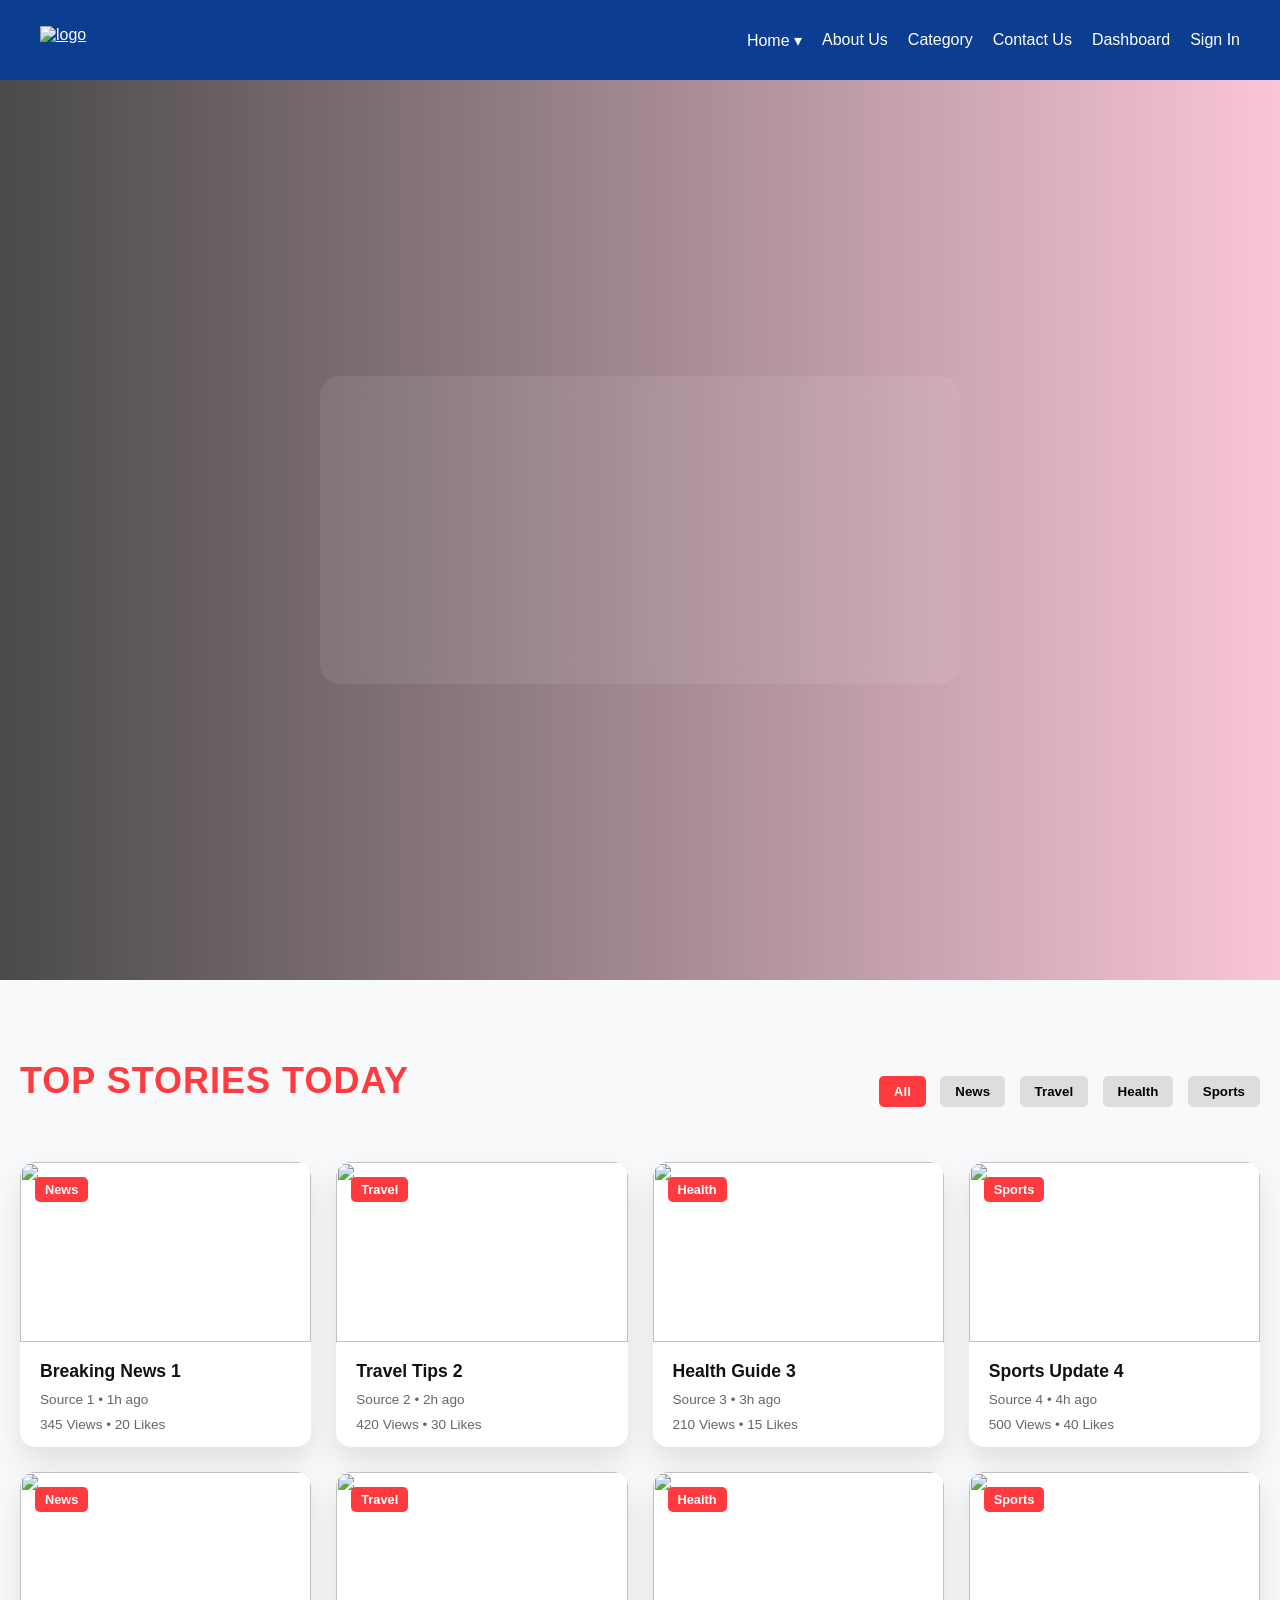
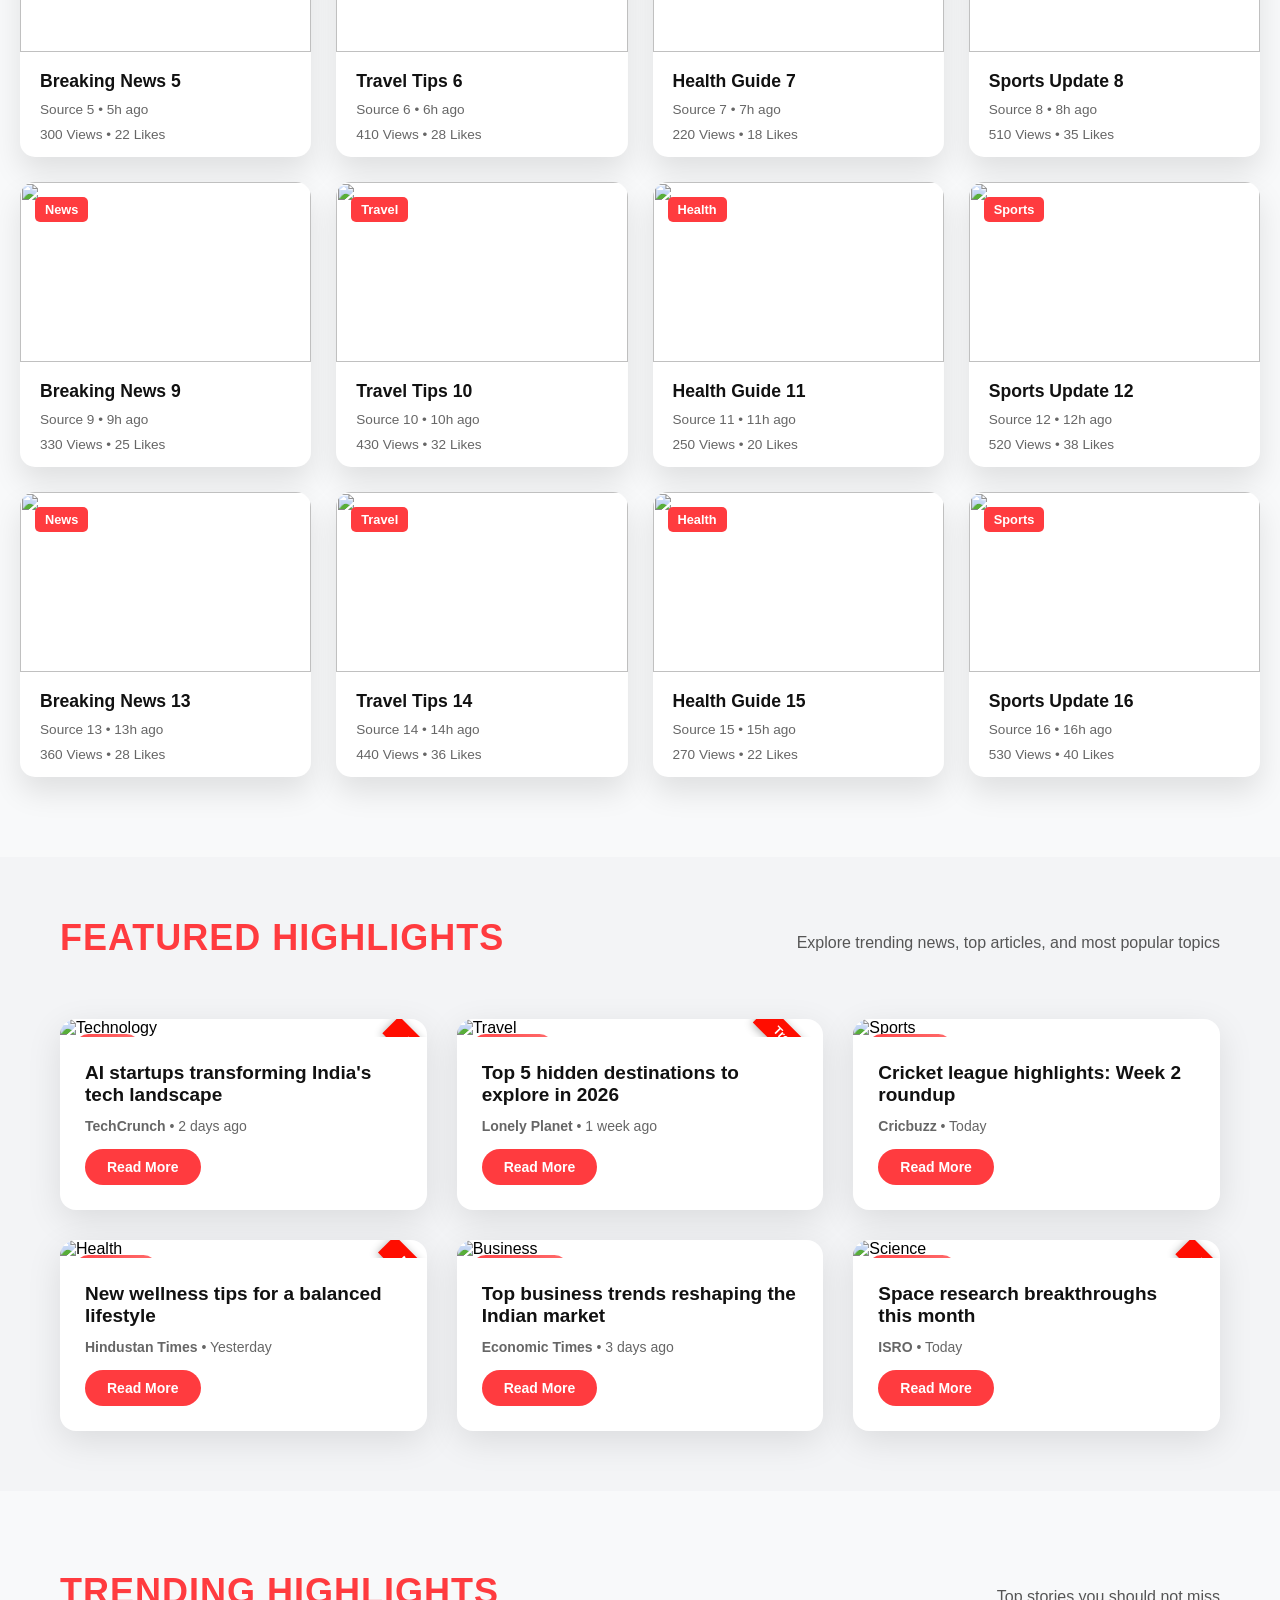
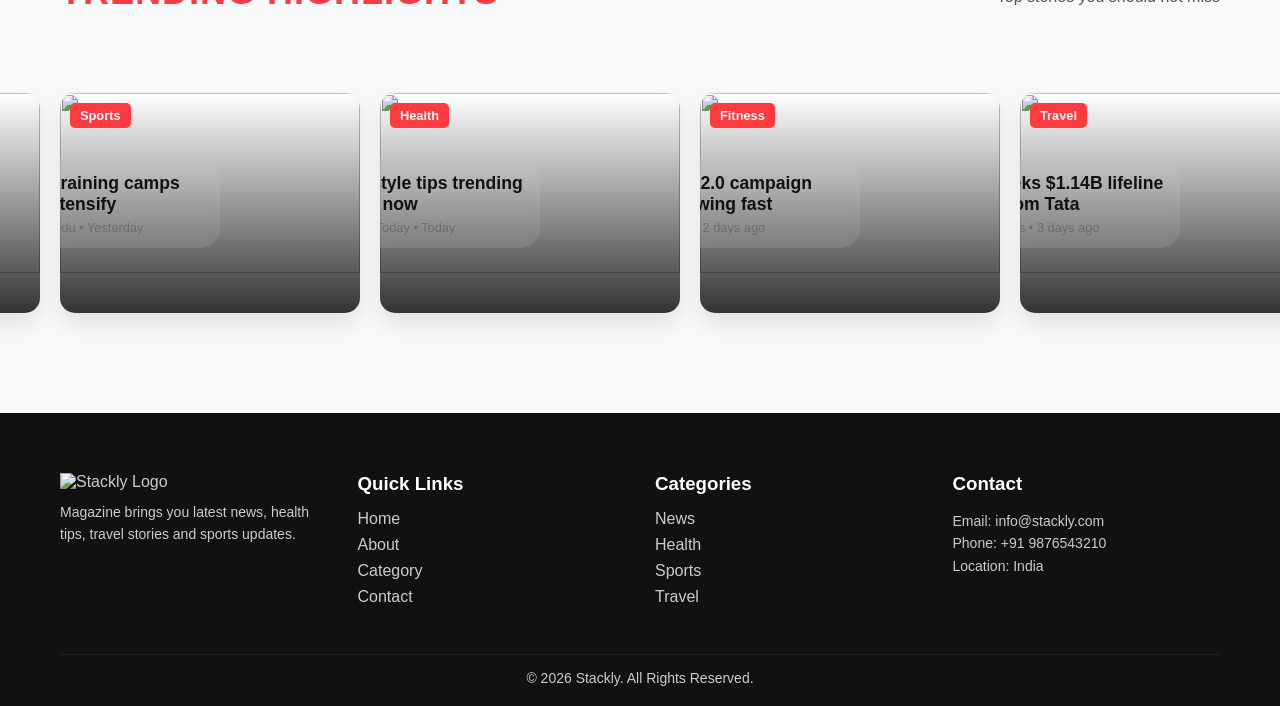
==== index.html @ 2e6325c3 "Add files via upload" ====
<!DOCTYPE html>
<html lang="en">
<head>
<meta charset="UTF-8">
<meta name="viewport" content="width=device-width, initial-scale=1.0">
<title>Magazine</title>
<link rel="stylesheet" href="style.css">
<link rel="stylesheet" href="https://cdnjs.cloudflare.com/ajax/libs/font-awesome/6.5.2/css/all.min.css"/>
<link rel="stylesheet" href="https://unpkg.com/aos@2.3.1/dist/aos.css"/>
</head>
<body>
<!-- LOADER -->
<div id="loader">
  <div class="loader-box">
    <div class="loader-bar"></div>
  </div>
  <p>LOADING</p>
</div>
<div class="navbar">

   <!-- LOGO -->
     <a href="index.html" class="logo">
    <img src="images/logo.webp" alt="logo">
</a>


    <!-- HAMBURGER -->
    <div class="menu-toggle" onclick="toggleMenu()">☰</div>

    <!-- MENU -->
    <ul class="nav-links" id="navLinks">

        <li class="dropdown">
            <a href="" onclick="toggleDropdown(event)">Home ▾</a>
            <ul class="dropdown-content" id="dropdown">
                <li><a href="home1.html">Home 2</a></li>
            </ul>
        </li>

        <li><a href="about.html">About Us</a></li>
        <li><a href="category.html">Category</a></li>
        <li><a href="contact.html">Contact Us</a></li>
        <li><a href="dashboard.html">Dashboard</a></li>
        <li><a href="signin.html">Sign In</a></li>

    </ul>
</div>

<style>

/* RESET */
*{
margin:0;
padding:0;
box-sizing:border-box;
}

/* FULL HEIGHT FIX */
html,body{
height:100%;
font-family:Poppins,sans-serif;
}

/* HERO */
.hero{
position:relative;
width:100%;
height:100vh;   /* 🔥 FULL SCREEN FIX */
overflow:hidden;
}

/* VIDEO */
.hero video{
position:absolute;
top:0;
left:0;
width:100%;
height:100%;
object-fit:cover;
}

/* SLIDER */
.slider{
position:absolute;
top:0;
left:0;
width:100%;
height:100%;
}

.slider img{
position:absolute;
width:100%;
height:100%;
object-fit:cover;
opacity:0;
animation:fade 12s infinite;
}

.slider img:nth-child(1){animation-delay:0s;}
.slider img:nth-child(2){animation-delay:4s;}
.slider img:nth-child(3){animation-delay:8s;}

@keyframes fade{
0%{opacity:0;}
10%{opacity:1;}
30%{opacity:1;}
40%{opacity:0;}
100%{opacity:0;}
}

/* OVERLAY */
.overlay{
position:absolute;
top:0;
left:0;
width:100%;
height:100%;
background:linear-gradient(
to right,
rgba(0,0,0,0.7),
rgba(255,77,141,0.3)
);
}

/* CONTENT */
.content{
position:absolute;
top:50%;
left:50%;
transform:translate(-50%,-50%);
text-align:center;
color:#fff;
padding:40px;
border-radius:20px;

background:rgba(255,255,255,0.08);
backdrop-filter:blur(10px);
}

/* TEXT */
.content h1{
font-size:60px;
margin-bottom:10px;
}

.content p{
font-size:18px;
margin-bottom:20px;
}

/* BUTTON */
.content button{
padding:12px 30px;
background:#ff4d8d;
border:none;
border-radius:25px;
color:#fff;
}

.content h1,
.content p{
transition:0.5s;
}
.content{
position:absolute;
top:50%;
left:50%;
transform:translate(-50%,-50%);
text-align:center;
color:#fff;
}

/* INITIAL STATE */
.title, .desc, .btn{
opacity:0;
transform:translateY(40px);
}

/* ACTIVE ANIMATION */
.show .title{
animation:fadeUp 0.8s forwards;
}

.show .desc{
animation:fadeUp 0.8s 0.3s forwards;
}

.show .btn{
animation:fadeUp 0.8s 0.6s forwards;
}

/* KEYFRAME */
@keyframes fadeUp{
to{
opacity:1;
transform:translateY(0);
}
}


</style>




<section class="hero">

<!-- VIDEO -->
<video autoplay muted loop>
<source src="https://cdn.coverr.co/videos/coverr-city-traffic-at-night-5176/1080p.mp4">
</video>

<!-- IMAGE SLIDER -->
<div class="slider">
<img src="images/home page card1.jfif.webp">
<img src="images/home.jfif.webp">
<img src="images/homepage card13.webp">
</div>

<div class="overlay"></div>

<!-- CONTENT -->
<div class="content">
  <h1 class="title">Welcome to Magazine</h1>
<p class="desc">Explore News, Health, Travel & More</p>
  <button class="btn">Explore</button>
</div>

</section>

<style>
body{margin:0;font-family:Arial,sans-serif;background:#f8f9fa;}
.pro-news-section{padding:50px 40px;}
.section-header{display:flex;justify-content:space-between;align-items:center;margin-bottom:30px;flex-wrap:wrap;}
.section-header h2{font-size:2rem;color:#ff3b3f;margin:0;}
.filter-buttons{margin-top:10px;}
.filter-buttons button{border:none;background:#ddd;padding:8px 15px;margin-left:10px;border-radius:5px;cursor:pointer;transition:all 0.3s;font-weight:bold;}
.filter-buttons button.active,.filter-buttons button:hover{background:#ff3b3f;color:#fff;}
.news-grid{display:grid;grid-template-columns:repeat(4,1fr);gap:25px;}
@media(max-width:1200px){.news-grid{grid-template-columns:repeat(3,1fr);}}
@media(max-width:900px){.news-grid{grid-template-columns:repeat(2,1fr);}}
@media(max-width:600px){.news-grid{grid-template-columns:1fr;}}
.news-card{background:#fff;border-radius:15px;overflow:hidden;box-shadow:0 15px 30px rgba(0,0,0,0.1);transition:transform 0.3s,box-shadow 0.3s;position:relative;}
.news-card:hover{transform:translateY(-10px) scale(1.02);box-shadow:0 20px 40px rgba(0,0,0,0.2);}
.news-card .image{position:relative;overflow:hidden;}
.news-card .image img{width:100%;height:180px;object-fit:cover;transition:transform 0.5s;}
.news-card:hover .image img{transform:scale(1.1);}
.news-card .badge{position:absolute;top:15px;left:15px;background:#ff3b3f;color:#fff;padding:5px 10px;font-size:0.8rem;border-radius:5px;font-weight:bold;}
.news-card .overlay{position:absolute;top:0;left:0;width:100%;height:100%;background:rgba(0,0,0,0.45);opacity:0;display:flex;justify-content:center;align-items:center;gap:15px;transition:opacity 0.4s;}
.news-card:hover .overlay{opacity:1;}
.news-card .overlay a{color:#fff;font-size:1.3rem;transition:transform 0.3s;}
.news-card .overlay a:hover{transform:rotate(20deg) scale(1.2);}
.news-card .news-text{padding:15px 20px;}
.news-card .news-text h3{font-size:1.1rem;margin-bottom:10px;color:#111;transition:color 0.3s;}
.news-card:hover .news-text h3{color:#ff3b3f;}
.news-card .news-text p{font-size:0.85rem;color:#666;margin:0;}
.news-card .stats{font-size:0.85rem;color:#666;display:flex;justify-content:space-between;margin-top:10px;}
</style>


<style>
body{margin:0;font-family:Arial,sans-serif;background:#f8f9fa;}
.pro-news-section{padding:50px 40px;}
.section-header{display:flex;justify-content:space-between;align-items:center;margin-bottom:30px;flex-wrap:wrap;}
.section-header h2{font-size:2rem;color:#ff3b3f;margin:0;}
.filter-buttons{margin-top:10px;}
.filter-buttons button{border:none;background:#ddd;padding:8px 15px;margin-left:10px;border-radius:5px;cursor:pointer;transition:all 0.3s;font-weight:bold;}
.filter-buttons button.active,.filter-buttons button:hover{background:#ff3b3f;color:#fff;}
.news-grid{display:grid;grid-template-columns:repeat(4,1fr);gap:25px;}
@media(max-width:1200px){.news-grid{grid-template-columns:repeat(3,1fr);}}
@media(max-width:900px){.news-grid{grid-template-columns:repeat(2,1fr);}}
@media(max-width:600px){.news-grid{grid-template-columns:1fr;}}
.news-card{background:#fff;border-radius:15px;overflow:hidden;box-shadow:0 15px 30px rgba(0,0,0,0.1);transition:transform 0.3s,box-shadow 0.3s;position:relative;}
.news-card:hover{transform:translateY(-10px) scale(1.02);box-shadow:0 20px 40px rgba(0,0,0,0.2);}
.news-card .image{position:relative;overflow:hidden;}
.news-card .image img{width:100%;height:180px;object-fit:cover;transition:transform 0.5s;}
.news-card:hover .image img{transform:scale(1.1);}
.news-card .badge{position:absolute;top:15px;left:15px;background:#ff3b3f;color:#fff;padding:5px 10px;font-size:0.8rem;border-radius:5px;font-weight:bold;}
.news-card .overlay{position:absolute;top:0;left:0;width:100%;height:100%;background:rgba(0,0,0,0.45);opacity:0;display:flex;justify-content:center;align-items:center;gap:15px;transition:opacity 0.4s;}
.news-card:hover .overlay{opacity:1;}
.news-card .overlay a{color:#fff;font-size:1.3rem;transition:transform 0.3s;}
.news-card .overlay a:hover{transform:rotate(20deg) scale(1.2);}
.news-card .news-text{padding:15px 20px;}
.news-card .news-text h3{font-size:1.1rem;margin-bottom:10px;color:#111;transition:color 0.3s;}
.news-card:hover .news-text h3{color:#ff3b3f;}
.news-card .news-text p{font-size:0.85rem;color:#666;margin:0;}
.news-card .stats{font-size:0.85rem;color:#666;display:flex;justify-content:space-between;margin-top:10px;}
</style>


<section class="pro-news-section">
  <div class="section-header">
    <h2>Top Stories Today</h2>
    <div class="filter-buttons">
      <button class="active">All</button>
      <button>News</button>
      <button>Travel</button>
      <button>Health</button>
      <button>Sports</button>
    </div>
  </div>

  <div class="news-grid">

    <!-- 16 Cards -->
    <div class="news-card" data-aos="zoom-in">
      <div class="image"><img src="images/homepage card4.webp" alt=""><span class="badge">News</span></div>
      <div class="news-text"><h3>Breaking News 1</h3><p>Source 1 • 1h ago</p><div class="stats">345 Views • 20 Likes</div></div>
    </div>
    <div class="news-card" data-aos="fade-right">
      <div class="image"><img src="images/homepage card5.webp" alt=""><span class="badge">Travel</span></div>
      <div class="news-text"><h3>Travel Tips 2</h3><p>Source 2 • 2h ago</p><div class="stats">420 Views • 30 Likes</div></div>
    </div>
    <div class="news-card" data-aos="fade-left">
      <div class="image"><img src="images/ho.webp" alt=""><span class="badge">Health</span></div>
      <div class="news-text"><h3>Health Guide 3</h3><p>Source 3 • 3h ago</p><div class="stats">210 Views • 15 Likes</div></div>
    </div>
    <div class="news-card" data-aos="zoom-in">
      <div class="image"><img src="images/homepage card6.webp" alt=""><span class="badge">Sports</span></div>
      <div class="news-text"><h3>Sports Update 4</h3><p>Source 4 • 4h ago</p><div class="stats">500 Views • 40 Likes</div></div>
    </div>

    <div class="news-card" data-aos="fade-right">
      <div class="image"><img src="images/homepage card7.webp" alt=""><span class="badge">News</span></div>
      <div class="news-text"><h3>Breaking News 5</h3><p>Source 5 • 5h ago</p><div class="stats">300 Views • 22 Likes</div></div>
    </div>
    <div class="news-card" data-aos="fade-left">
      <div class="image"><img src="images/homepage card8.webp" alt=""><span class="badge">Travel</span></div>
      <div class="news-text"><h3>Travel Tips 6</h3><p>Source 6 • 6h ago</p><div class="stats">410 Views • 28 Likes</div></div>
    </div>
    <div class="news-card" data-aos="zoom-in">
      <div class="image"><img src="images/homepage card9.webp" alt=""><span class="badge">Health</span></div>
      <div class="news-text"><h3>Health Guide 7</h3><p>Source 7 • 7h ago</p><div class="stats">220 Views • 18 Likes</div></div>
    </div>
    <div class="news-card" data-aos="fade-right">
      <div class="image"><img src="images/homepage card10.webp" alt=""><span class="badge">Sports</span></div>
      <div class="news-text"><h3>Sports Update 8</h3><p>Source 8 • 8h ago</p><div class="stats">510 Views • 35 Likes</div></div>
    </div>

    <div class="news-card" data-aos="fade-left">
      <div class="image"><img src="images/homepage card11.webp" alt=""><span class="badge">News</span></div>
      <div class="news-text"><h3>Breaking News 9</h3><p>Source 9 • 9h ago</p><div class="stats">330 Views • 25 Likes</div></div>
    </div>
    <div class="news-card" data-aos="zoom-in">
      <div class="image"><img src="images/homepage card12.webp" alt=""><span class="badge">Travel</span></div>
      <div class="news-text"><h3>Travel Tips 10</h3><p>Source 10 • 10h ago</p><div class="stats">430 Views • 32 Likes</div></div>
    </div>
    <div class="news-card" data-aos="fade-right">
      <div class="image"><img src="images/homepage card13.webp" alt=""><span class="badge">Health</span></div>
      <div class="news-text"><h3>Health Guide 11</h3><p>Source 11 • 11h ago</p><div class="stats">250 Views • 20 Likes</div></div>
    </div>
    <div class="news-card" data-aos="fade-left">
      <div class="image"><img src="images/homepage card14.webp" alt=""><span class="badge">Sports</span></div>
      <div class="news-text"><h3>Sports Update 12</h3><p>Source 12 • 12h ago</p><div class="stats">520 Views • 38 Likes</div></div>
    </div>

    <div class="news-card" data-aos="zoom-in">
      <div class="image"><img src="images/homepage card15.webp" alt=""><span class="badge">News</span></div>
      <div class="news-text"><h3>Breaking News 13</h3><p>Source 13 • 13h ago</p><div class="stats">360 Views • 28 Likes</div></div>
    </div>
    <div class="news-card" data-aos="fade-right">
      <div class="image"><img src="images/homepage card16.webp" alt=""><span class="badge">Travel</span></div>
      <div class="news-text"><h3>Travel Tips 14</h3><p>Source 14 • 14h ago</p><div class="stats">440 Views • 36 Likes</div></div>
    </div>
    <div class="news-card" data-aos="fade-left">
      <div class="image"><img src="images/homepage card17.webp" alt=""><span class="badge">Health</span></div>
      <div class="news-text"><h3>Health Guide 15</h3><p>Source 15 • 15h ago</p><div class="stats">270 Views • 22 Likes</div></div>
    </div>
    <div class="news-card" data-aos="zoom-in">
      <div class="image"><img src="images/homepage card18.webp" alt=""><span class="badge">Sports</span></div>
      <div class="news-text"><h3>Sports Update 16</h3><p>Source 16 • 16h ago</p><div class="stats">530 Views • 40 Likes</div></div>
    </div>

  </div>
</section>

<section class="featured-section">
  <div class="container">
    <div class="section-header" data-aos="fade-down" data-aos-delay="100">
      <h2>Featured Highlights</h2>
      <p>Explore trending news, top articles, and most popular topics</p>
    </div>

    <div class="featured-grid">
      <!-- Featured Card 1 -->
      <div class="featured-card parallax-card" data-aos="fade-up" data-aos-delay="50">
        <div class="featured-img">
          <img src="images/technology.webp" alt="Technology">
          <span class="category">Tech</span>
          <span class="ribbon">Hot</span>
        </div>
        <div class="featured-content">
          <h3>AI startups transforming India's tech landscape</h3>
          <p><strong>TechCrunch</strong> • 2 days ago</p>
          <a href="tech.html" class="read-more">Read More</a>
        </div>
      </div>

      <!-- Featured Card 2 -->
      <div class="featured-card parallax-card" data-aos="fade-up" data-aos-delay="100">
        <div class="featured-img">
          <img src="images/Health12_11zon_11zon_11zon.webp" alt="Travel">
          <span class="category">Travel</span>
          <span class="ribbon">Trending</span>
        </div>
        <div class="featured-content">
          <h3>Top 5 hidden destinations to explore in 2026</h3>
          <p><strong>Lonely Planet</strong> • 1 week ago</p>
          <a href="travel.html" class="read-more">Read More</a>
        </div>
      </div>

      <!-- Featured Card 3 -->
      <div class="featured-card parallax-card" data-aos="fade-up" data-aos-delay="150">
        <div class="featured-img">
          <img src="images/11zon_cricket.webp" alt="Sports">
          <span class="category">Sports</span>
        </div>
        <div class="featured-content">
          <h3>Cricket league highlights: Week 2 roundup</h3>
          <p><strong>Cricbuzz</strong> • Today</p>
          <a href="sports.html" class="read-more">Read More</a>
        </div>
      </div>

      <!-- Featured Card 4 -->
      <div class="featured-card parallax-card" data-aos="fade-up" data-aos-delay="200">
        <div class="featured-img">
          <img src="images/helalth.webp" alt="Health">
          <span class="category">Health</span>
          <span class="ribbon">New</span>
        </div>
        <div class="featured-content">
          <h3>New wellness tips for a balanced lifestyle</h3>
          <p><strong>Hindustan Times</strong> • Yesterday</p>
          <a href="health.html" class="read-more">Read More</a>
        </div>
      </div>

      <!-- Featured Card 5 -->
      <div class="featured-card parallax-card" data-aos="fade-up" data-aos-delay="250">
        <div class="featured-img">
          <img src="images/business.webp" alt="Business">
          <span class="category">Business</span>
        </div>
        <div class="featured-content">
          <h3>Top business trends reshaping the Indian market</h3>
          <p><strong>Economic Times</strong> • 3 days ago</p>
          <a href="business.html" class="read-more">Read More</a>
        </div>
      </div>

      <!-- Featured Card 6 -->
      <div class="featured-card parallax-card" data-aos="fade-up" data-aos-delay="300">
        <div class="featured-img">
          <img src="images/science.webp" alt="Science">
          <span class="category">Science</span>
          <span class="ribbon">Hot</span>
        </div>
        <div class="featured-content">
          <h3>Space research breakthroughs this month</h3>
          <p><strong>ISRO</strong> • Today</p>
          <a href="science.html" class="read-more">Read More</a>
        </div>
      </div>
    </div>
  </div>
</section>
<section class="pro-news-section">
  <div class="container">
    
    <div class="section-header" data-aos="fade-down">
      <h2>Trending Highlights</h2>
      <p>Top stories you should not miss</p>
    </div>

    <!-- HORIZONTAL SLIDER -->
    <div class="swiper myNewsSlider">
      <div class="swiper-wrapper">

        <!-- Card 1 -->
        <div class="swiper-slide">
          <div class="pro-card">
            <img src="images/air india_11zon_11zon.webp">
            <span class="tag">Travel</span>
            <div class="content">
              <h3>Air India seeks $1.14B lifeline from Tata</h3>
              <p>Reuters • 3 days ago</p>
            </div>
          </div>
        </div>

        <!-- Card 2 -->
        <div class="swiper-slide">
          <div class="pro-card">
            <img src="images/Ford_11zon_11zon_11zon.webp">
            <span class="tag">News</span>
            <div class="content">
              <h3>Ford invests $370M in India expansion</h3>
              <p>Reuters • 3 days ago</p>
            </div>
          </div>
        </div>

        <!-- Card 3 -->
        <div class="swiper-slide">
          <div class="pro-card">
            <img src="images/atheletes_11zon_11zon.webp">
            <span class="tag">Sports</span>
            <div class="content">
              <h3>Olympic training camps intensify</h3>
              <p>The Hindu • Yesterday</p>
            </div>
          </div>
        </div>

        <!-- Card 4 -->
        <div class="swiper-slide">
          <div class="pro-card">
            <img src="images/Health12_11zon_11zon_11zon.webp">
            <span class="tag">Health</span>
            <div class="content">
              <h3>Healthy lifestyle tips trending now</h3>
              <p>India Today • Today</p>
            </div>
          </div>
        </div>

        <!-- Card 5 -->
        <div class="swiper-slide">
          <div class="pro-card">
            <img src="images/fitness_11zon_11zon.webp">
            <span class="tag">Fitness</span>
            <div class="content">
              <h3>Fit India 2.0 campaign growing fast</h3>
              <p>ET • 2 days ago</p>
            </div>
          </div>
        </div>

      </div>
    </div>

  </div>
</section>

<!-- CSS -->
<style>
.myNewsSlider {
  width: 100%;
  padding: 40px 0;
}

.swiper-wrapper {
  display: flex;
  align-items: center;
}

.swiper-slide {
  width: 320px !important;   /* 🔥 Bigger cards */
  height: 220px;
}

.pro-card {
  position: relative;
  border-radius: 20px;
  overflow: hidden;
  height: 100%;
  cursor: pointer;
}

.pro-card img {
  width: 100%;
  height: 100%;
  object-fit: cover;
  transition: transform 0.6s;
}

/* 🔥 DARK OVERLAY */
.pro-card::after {
  content: "";
  position: absolute;
  width: 100%;
  height: 100%;
  top: 0;
  left: 0;
  background: linear-gradient(to top, rgba(0,0,0,0.8), transparent);
}

/* 🔥 TEXT ON IMAGE */
.pro-card .content {
  position: absolute;
  bottom: 15px;
  left: 15px;
  color: #fff;
  z-index: 2;
}

.pro-card .content h3 {
  font-size: 1.1rem;
  margin-bottom: 5px;
}

.pro-card .content p {
  font-size: 0.8rem;
  opacity: 0.8;
}

/* 🔥 CATEGORY TAG */
.pro-card .tag {
  position: absolute;
  top: 15px;
  left: 15px;
  background: #ff3b3f;
  color: #fff;
  padding: 5px 12px;
  border-radius: 20px;
  font-size: 0.75rem;
  z-index: 2;
}

/* 🔥 HOVER EFFECT */
.pro-card:hover img {
  transform: scale(1.1);
}

.pro-card:hover {
  transform: translateY(-8px);
  transition: 0.3s;
}
</style>

<!-- Swiper JS -->
<script src="https://cdn.jsdelivr.net/npm/swiper/swiper-bundle.min.js"></script>
<script>
var swiper = new Swiper(".myNewsSlider", {
  slidesPerView: 'auto',
  spaceBetween: 20,
  loop: true,
  freeMode: true,
  grabCursor: true,
  autoplay: {
    delay: 0,
    disableOnInteraction: false,
  },
  speed: 2500
});
</script>
<!-- FOOTER START -->
<footer class="footer">
  <div class="container">

    <div class="footer-wrapper">

      <!-- LOGO -->
      <div class="footer-col">
        <img src="images/logo.webp" alt="Stackly Logo" class="footer-logo">
        <p>
           Magazine brings you latest news, health tips,
          travel stories and sports updates.
        </p>
      </div>

      <!-- LINKS -->
      <div class="footer-col">
        <h3>Quick Links</h3>
        <ul>
          <li><a href="index.html">Home</a></li>
          <li><a href="about.html">About</a></li>
          <li><a href="category.html">Category</a></li>
          <li><a href="contact.html">Contact</a></li>
        </ul>
      </div>

      <!-- CATEGORIES -->
      <div class="footer-col">
        <h3>Categories</h3>
        <ul>
          <li><a href="404.html">News</a></li>
          <li><a href="404.html">Health</a></li>
          <li><a href="404.html">Sports</a></li>
          <li><a href="404.html">Travel</a></li>
        </ul>
      </div>

      <!-- CONTACT -->
      <div class="footer-col">
        <h3>Contact</h3>
        <p>Email: info@stackly.com</p>
        <p>Phone: +91 9876543210</p>
        <p>Location: India</p>
      </div>

    </div>

    <!-- BOTTOM -->
    <div class="footer-bottom">
      <p> © 2026 Stackly. All Rights Reserved.</p>
    </div>

  </div>
</footer>

<style>
  .footer-logo{
  width:150px;
  transition:0.3s;
}

.footer-logo:hover{
  transform:scale(1.05);
}
  .footer-logo{
  width:150px;   /* adjust size */
  margin-bottom:10px;
}
.footer{
  background:#111;
  color:#ccc;
  padding:60px 0 20px;
}

.container{
  max-width:1200px;
  margin:auto;
  padding:0 20px;
}

.footer-wrapper{
  display:grid;
  grid-template-columns:repeat(4,1fr);
  gap:30px;
}

.logo{
  color:#fff;
  margin-bottom:10px;
}

.footer-col h3{
  color:#fff;
  margin-bottom:15px;
}

.footer-col p{
  font-size:14px;
  line-height:1.6;
}

.footer-col ul{
  list-style:none;
  padding:0;
}

.footer-col ul li{
  margin-bottom:8px;
}

.footer-col ul li a{
  text-decoration:none;
  color:#ccc;
  transition:0.3s;
}

.footer-col ul li a:hover{
  color:#ff3b3f;
}

.footer-bottom{
  border-top:1px solid #222;
  margin-top:40px;
  padding-top:15px;
  text-align:center;
  font-size:14px;
}

/* RESPONSIVE */
@media(max-width:900px){
  .footer-wrapper{
    grid-template-columns:repeat(2,1fr);
  }
}

@media(max-width:500px){
  .footer-wrapper{
    grid-template-columns:1fr;
  }
}
</style>
<!-- FOOTER END -->

<!-- Swiper JS -->
<script src="https://cdn.jsdelivr.net/npm/swiper/swiper-bundle.min.js"></script>

<style>
.pro-news-section {
  padding: 80px 20px;
}

.container {
  max-width: 1200px;
  margin: auto;
}

.section-header {
  text-align: center;
  margin-bottom: 50px;
}
.section-header h2 {
  font-size: 38px;
  color: #ff3b3f;
}

/* Card */
.pro-card {
  position: relative;
  border-radius: 20px;
  overflow: hidden;
  cursor: pointer;
  transition: 0.5s;
  transform-style: preserve-3d;
}

.pro-card img {
  width: 100%;
  height: 250px;
  object-fit: cover;
  transition: 0.5s;
}

/* Overlay */
.pro-card::after {
  content: "";
  position: absolute;
  inset: 0;
  background: linear-gradient(to top, rgba(0,0,0,0.8), transparent);
}

/* Content */
.pro-card .content {
  position: absolute;
  bottom: 20px;
  left: 20px;
  color: #fff;
  z-index: 2;
}

.pro-card h3 {
  font-size: 18px;
}

/* Tag */
.tag {
  position: absolute;
  top: 15px;
  left: 15px;
  background: #ff3b3f;
  color: #fff;
  padding: 6px 14px;
  border-radius: 20px;
  font-size: 12px;
  z-index: 2;
}

/* Hover animation */
.pro-card:hover img {
  transform: scale(1.1);
}

/* 3D Tilt */
.pro-card:hover {
  transform: rotateY(8deg) rotateX(6deg) scale(1.05);
}

/* Swiper spacing */
.swiper-slide {
  width: 300px;
}

/* Responsive */
@media(max-width:768px){
  .swiper-slide {
    width: 250px;
  }
}
</style>

<script>
AOS.init();

/* Swiper */
var swiper = new Swiper(".myNewsSlider", {
  slidesPerView: "auto",
  spaceBetween: 20,
  loop: true,
  autoplay: {
    delay: 2000,
    disableOnInteraction: false,
  },
  speed: 1200,
});

/* Mouse 3D effect */
document.querySelectorAll('.pro-card').forEach(card => {
  card.addEventListener('mousemove', e => {
    let rect = card.getBoundingClientRect();
    let x = e.clientX - rect.left;
    let y = e.clientY - rect.top;

    let rotateX = -(y - rect.height/2) / 20;
    let rotateY = (x - rect.width/2) / 20;

    card.style.transform = `rotateX(${rotateX}deg) rotateY(${rotateY}deg) scale(1.05)`;
  });

  card.addEventListener('mouseleave', () => {
    card.style.transform = "rotateX(0) rotateY(0)";
  });
});
</script>
<style>
.featured-banner {
  position: relative;
  width: 100%;
  height: 700px;
  overflow: hidden;
  display: flex;
  justify-content: center;
  align-items: center;
}

.banner-img {
  width: 100%;
  height: 100%;
  object-fit: cover;
  transition: transform 15s ease-in-out;
  animation: slowZoom 15s infinite alternate;
}

@keyframes slowZoom {
  0% { transform: scale(1); }
  100% { transform: scale(1.12); }
}

.banner-overlay {
  position: absolute;
  top: 0;
  left: 0;
  width: 100%;
  height: 100%;
  background: rgba(0,0,0,0.45);
  z-index: 1;
}

.banner-content {
  position: absolute;
  text-align: center;
  color: #fff;
  z-index: 2;
  max-width: 900px;
  padding: 0 20px;
}

.animated-headline {
  font-size: 72px;
  font-weight: 900;
  margin-bottom: 20px;
  line-height: 1.1;
  text-shadow: 4px 4px 25px rgba(0,0,0,0.7);
  opacity: 0;
  transform: translateY(50px);
  animation: fadeUpHeadline 1.5s forwards;
}

@keyframes fadeUpHeadline {
  to { opacity: 1; transform: translateY(0); }
}

.animated-text {
  font-size: 22px;
  margin-bottom: 35px;
  text-shadow: 2px 2px 15px rgba(0,0,0,0.6);
  opacity: 0;
  transform: translateY(50px);
  animation: fadeUpText 1.5s forwards 0.5s;
}

@keyframes fadeUpText {
  to { opacity: 1; transform: translateY(0); }
}

.banner-btn {
  display: inline-block;
  padding: 20px 50px;
  background: linear-gradient(45deg,#ff3b3f,#ff6b6b);
  color: #fff;
  font-size: 20px;
  font-weight: 800;
  border-radius: 35px;
  text-decoration: none;
  box-shadow: 0 10px 35px rgba(0,0,0,0.4);
  opacity: 0;
  transform: scale(0.8);
  animation: fadeInBtn 1.2s forwards 1s;
  animation-iteration-count: 1;
}

.banner-btn:hover {
  transform: scale(1.15) rotate(-2deg);
  box-shadow: 0 15px 50px rgba(0,0,0,0.6);
}

@keyframes fadeInBtn {
  to { opacity: 1; transform: scale(1); }
}

/* Floating small effect for headline */
.animated-headline {
  animation: floatHeadline 3s infinite alternate ease-in-out, fadeUpHeadline 1.5s forwards;
}

@keyframes floatHeadline {
  0% { transform: translateY(0); }
  50% { transform: translateY(-20px); }
  100% { transform: translateY(0); }
}

/* Responsive */
@media(max-width:1024px){
  .animated-headline{font-size:54px;}
  .animated-text{font-size:18px;}
  .banner-btn{font-size:18px;padding:18px 40px;}
}

@media(max-width:768px){
  .animated-headline{font-size:40px;}
  .animated-text{font-size:16px;}
  .banner-btn{font-size:16px;padding:15px 35px;}
  .featured-banner{height:500px;}
}

@media(max-width:480px){
  .animated-headline{font-size:32px;}
  .animated-text{font-size:14px;}
  .banner-btn{font-size:14px;padding:12px 30px;}
  .featured-banner{height:400px;}
}
</style>

<script>
AOS.init({once:true,duration:1200});
</script>

<style>
.featured-banner-section {position:relative;width:100%;margin:60px 0;}
.banner-container {position:relative;overflow:hidden;border-radius:20px;box-shadow:0 15px 50px rgba(0,0,0,0.25);}

/* Banner Image */
.banner-img {width:100%;height:500px;object-fit:cover;transition:transform 1s ease;}
.banner-container:hover .banner-img {transform: scale(1.12) rotate(1deg);}

/* Animated Gradient Overlay */
.banner-gradient {
  position:absolute;
  top:0; left:0; width:100%; height:100%;
  background: linear-gradient(270deg, rgba(255,59,63,0.5), rgba(255,107,107,0.5), rgba(255,59,63,0.5));
  background-size: 600% 600%;
  animation: gradientAnimation 15s ease infinite;
  mix-blend-mode: overlay;
  pointer-events: none;
}
@keyframes gradientAnimation {
  0%{background-position:0% 50%;}
  50%{background-position:100% 50%;}
  100%{background-position:0% 50%;}
}

/* Banner Content */
.banner-content {position:absolute;top:50%;left:10%;transform:translateY(-50%);color:#fff;max-width:600px;z-index:2;transition:all 0.5s;}
.banner-content h2 {font-size:42px;font-weight:700;margin-bottom:20px;line-height:1.2;text-shadow: 2px 2px 15px rgba(0,0,0,0.7);}
.banner-content p {font-size:18px;margin-bottom:25px;text-shadow: 1px 1px 10px rgba(0,0,0,0.7);}
.banner-btn {padding:12px 30px;background:#ff3b3f;color:#fff;font-weight:600;border-radius:30px;text-decoration:none;font-size:16px;transition:all 0.3s;}
.banner-btn:hover {background:#ff6b6b;transform:scale(1.05);}

/* Particle Canvas */
.banner-particles {
  position:absolute;
  top:0; left:0; width:100%; height:100%; pointer-events:none; z-index:1;
}

/* Responsive */
@media(max-width:1024px){.banner-content h2{font-size:32px;}.banner-content p{font-size:16px;}}
@media(max-width:768px){.banner-content{left:5%;}.banner-content h2{font-size:28px;}.banner-content p{font-size:14px;}}
</style>

<script>
// AOS initialization
AOS.init({once:true,duration:1200});

// Banner parallax on scroll
const bannerImg = document.querySelector('.banner-img');
window.addEventListener('scroll', () => {
  let scrollPos = window.pageYOffset;
  bannerImg.style.transform = `scale(1.08) translateY(${scrollPos * 0.08}px)`;
});

// Particle effect
const canvas = document.querySelector('.banner-particles');
const ctx = canvas.getContext('2d');
canvas.width = canvas.offsetWidth;
canvas.height = canvas.offsetHeight;

let particlesArray = [];
const colors = ['#fff','#ff6b6b','#ff3b3f'];

class Particle {
  constructor(){
    this.x = Math.random() * canvas.width;
    this.y = Math.random() * canvas.height;
    this.size = Math.random() * 3 + 1;
    this.speedX = (Math.random() - 0.5) * 0.5;
    this.speedY = (Math.random() - 0.5) * 0.5;
    this.color = colors[Math.floor(Math.random() * colors.length)];
  }
  update(){
    this.x += this.speedX;
    this.y += this.speedY;
    if(this.x < 0 || this.x > canvas.width) this.speedX *= -1;
    if(this.y < 0 || this.y > canvas.height) this.speedY *= -1;
  }
  draw(){
    ctx.fillStyle = this.color;
    ctx.beginPath();
    ctx.arc(this.x,this.y,this.size,0,Math.PI*2);
    ctx.fill();
  }
}

function initParticles(){
  particlesArray = [];
  for(let i=0;i<60;i++){ // Number of particles
    particlesArray.push(new Particle());
  }
}
initParticles();

function animate(){
  ctx.clearRect(0,0,canvas.width,canvas.height);
  particlesArray.forEach(p=>{
    p.update();
    p.draw();
  });
  requestAnimationFrame(animate);
}
animate();

// Resize canvas on window resize
window.addEventListener('resize',()=>{
  canvas.width = canvas.offsetWidth;
  canvas.height = canvas.offsetHeight;
  initParticles();
});
</script>

<style>
.container{max-width:1200px;margin:auto;padding:40px 20px;}
.section-header{text-align:center;margin-bottom:30px;}
.section-header h2{font-size:30px;color:#222;font-weight:700;transition:all 0.5s;}
.section-header p{font-size:15px;color:#555;transition:all 0.5s;}

.topics-grid {
  display: grid;
  grid-template-columns: repeat(auto-fit, minmax(200px,1fr));
  gap: 20px;
}

.topic-card {
  background:#fff;
  padding:25px 20px;
  text-align:center;
  border-radius:12px;
  border:1px solid #eee;
  transition:0.5s ease-in-out;
  transform-style: preserve-3d;
  cursor:pointer;
}
.topic-card:hover {
  transform: translateY(-10px) rotateX(3deg) rotateY(3deg);
  box-shadow:0 15px 40px rgba(0,0,0,0.15);
}

.topic-icon {
  font-size:40px;
  color:#ff3b3f;
  margin-bottom:15px;
  transition: transform 0.6s, color 0.6s;
}
.topic-card:hover .topic-icon {
  transform: rotate(15deg) scale(1.2);
  color:#ff6b6b;
}

.topic-card h3 {
  font-size:18px;
  color:#222;
  margin-bottom:8px;
  transition: color 0.5s, transform 0.5s;
}
.topic-card:hover h3 {
  color:#ff3b3f;
  transform: scale(1.05);
}
.topic-card p {
  font-size:13px;
  color:#555;
  margin-bottom:12px;
}

.topic-link {
  font-size:14px;
  color:#ff3b3f;
  font-weight:600;
  text-decoration:none;
  transition: all 0.3s;
}
.topic-link:hover {
  text-decoration:underline;
  color:#ff6b6b;
  transform: scale(1.05);
}

@media(max-width:768px) {
  .topics-grid {grid-template-columns: repeat(2,1fr);}
}
@media(max-width:480px) {
  .topics-grid {grid-template-columns: 1fr;}
}
.myNewsSlider {
  padding: 20px 0;
}

.swiper-slide {
  width: 300px; /* Card width */
}

.pro-card {
  background: #fff;
  border-radius: 15px;
  overflow: hidden;
  box-shadow: 0 10px 25px rgba(0,0,0,0.1);
  transition: transform 0.3s, box-shadow 0.3s;
  position: relative;
}

.pro-card:hover {
  transform: translateY(-10px) scale(1.02);
  box-shadow: 0 15px 40px rgba(0,0,0,0.2);
}

.pro-card img {
  width: 100%;
  height: 180px;
  object-fit: cover;
  transition: transform 0.5s;
}

.pro-card:hover img {
  transform: scale(1.1);
}

.pro-card .tag {
  position: absolute;
  top: 10px;
  left: 10px;
  background: #ff3b3f;
  color: #fff;
  padding: 5px 10px;
  border-radius: 5px;
  font-weight: bold;
  font-size: 0.8rem;
}

.pro-card .content {
  padding: 15px;
}

.pro-card h3 {
  font-size: 1rem;
  margin-bottom: 5px;
  color: #111;
  transition: color 0.3s;
}

.pro-card:hover h3 {
  color: #ff3b3f;
}

.pro-card p {
  font-size: 0.8rem;
  color: #666;
  margin: 0;
}
/* Make Swiper horizontal */
.myNewsSlider {
  padding: 20px 0;
}

.swiper-wrapper {
  display: flex !important; /* Force horizontal layout */
}

.swiper-slide {
  width: 300px !important; /* Each card width */
  flex-shrink: 0;          /* Prevent shrinking */
}

.pro-card {
  background: #fff;
  border-radius: 15px;
  overflow: hidden;
  box-shadow: 0 10px 25px rgba(0,0,0,0.1);
  transition: transform 0.3s, box-shadow 0.3s;
}

.pro-card:hover {
  transform: translateY(-10px) scale(1.02);
  box-shadow: 0 15px 40px rgba(0,0,0,0.2);
}

.pro-card img {
  width: 100%;
  height: 180px;
  object-fit: cover;
  transition: transform 0.5s;
}

.pro-card:hover img {
  transform: scale(1.1);
}

.pro-card .tag {
  position: absolute;
  top: 10px;
  left: 10px;
  background: #ff3b3f;
  color: #fff;
  padding: 5px 10px;
  border-radius: 5px;
  font-weight: bold;
  font-size: 0.8rem;
}

.pro-card .content {
  padding: 15px;
}

.pro-card h3 {
  font-size: 1rem;
  margin-bottom: 5px;
  color: #111;
  transition: color 0.3s;
}

.pro-card:hover h3 {
  color: #ff3b3f;
}

.pro-card p {
  font-size: 0.8rem;
  color: #666;
  margin: 0;
}
</style>

<script>
AOS.init({ 
  once:true, 
  duration:1200, 
  easing:'ease-in-out', 
  offset:100
});

// Extra subtle hover tilt for all cards (parallax-like effect)
const topicCards = document.querySelectorAll('.topic-card');
topicCards.forEach(card => {
  card.addEventListener('mousemove', e => {
    const rect = card.getBoundingClientRect();
    const x = e.clientX - rect.left;
    const y = e.clientY - rect.top;
    const cx = rect.width/2;
    const cy = rect.height/2;
    const dx = (x - cx)/cx;
    const dy = (y - cy)/cy;
    card.style.transform = `rotateX(${dy*10}deg) rotateY(${dx*10}deg) translateZ(0)`;
  });
  card.addEventListener('mouseleave', () => {
    card.style.transform = `translateY(0) rotateX(0) rotateY(0)`;
  });
});
</script>
<style>
/* Container & Header */
.featured-section{padding:60px 0;background:#f3f4f6;}
.container{max-width:1200px;margin:0 auto;padding:0 20px;}
.section-header{text-align:center;margin-bottom:50px;}
.section-header h2{font-size:36px;color:#ff3b3f;margin-bottom:10px;font-weight:800;letter-spacing:1px;text-transform:uppercase;}
.section-header p{font-size:16px;color:#555;}

/* Grid */
.featured-grid{display:grid;grid-template-columns:repeat(3,1fr);gap:30px;}

/* Card Styles */
.featured-card{background:#fff;border-radius:16px;overflow:hidden;box-shadow:0 10px 35px rgba(0,0,0,0.1);transition:all 0.6s ease;position:relative;cursor:pointer;transform-style:preserve-3d;}
.featured-card:hover{transform:translateY(-20px) rotateX(4deg) rotateY(2deg);box-shadow:0 20px 50px rgba(0,0,0,0.3);}

/* Image */
.featured-img{position:relative;overflow:hidden;}
.featured-img img{width:100%;height:220px;object-fit:cover;transition:all 0.8s ease;}
.featured-card:hover .featured-img img{transform:scale(1.15) rotate(1deg) brightness(0.9);}

/* Category & Ribbon */
.category{position:absolute;top:15px;left:15px;background:linear-gradient(45deg,#ff3b3f,#ff6b6b);color:#fff;padding:6px 15px;border-radius:25px;font-size:13px;font-weight:700;text-transform:uppercase;transition:all 0.5s;}
.ribbon{position:absolute;top:15px;right:-15px;background:#ff0d00;color:#fff;padding:5px 20px;font-size:12px;font-weight:700;transform:rotate(45deg);box-shadow:0 2px 8px rgba(0,0,0,0.3);animation:floatRibbon 2s infinite ease-in-out;}

/* Ribbon Animation */
@keyframes floatRibbon{
  0%,100%{transform:rotate(45deg) translateY(0);}
  50%{transform:rotate(45deg) translateY(-5px);}
}

/* Content */
.featured-content{padding:25px;transition:all 0.5s;}
.featured-content h3{font-size:19px;color:#111;font-weight:700;margin-bottom:12px;transition:all 0.4s;}
.featured-card:hover h3{color:#ff3b3f;}
.featured-content p{font-size:14px;color:#666;margin-bottom:15px;}

/* Read More Button */
.read-more{display:inline-block;padding:10px 22px;background:#ff3b3f;color:#fff;border-radius:30px;font-size:14px;font-weight:700;text-decoration:none;transition:all 0.3s;}
.read-more:hover{background:#ff6b6b;transform:scale(1.1) translateY(-3px);box-shadow:0 5px 15px rgba(255,59,63,0.4);}

/* Responsive */
@media(max-width:1024px){.featured-grid{grid-template-columns:repeat(2,1fr);}}
@media(max-width:768px){.featured-grid{grid-template-columns:1fr;}}
</style>


<script>
AOS.init({once:true,duration:1200,easing:'ease-in-out'});

// Parallax + floating effect for WOW
const featuredCards = document.querySelectorAll('.featured-card');
window.addEventListener('scroll', () => {
  let scrollTop = window.pageYOffset;
  featuredCards.forEach((card,index)=>{
    let speed = (index+1)*0.02;
    card.style.transform = `translateY(${scrollTop*speed}px) rotateX(0.5deg) rotateY(0.5deg)`;
  });
});
</script>
<script src="https://unpkg.com/aos@2.3.1/dist/aos.js"></script>
<script>
AOS.init({duration:1000});
</script>


<script>
function toggleMenu() {
    document.getElementById("navLinks").classList.toggle("active");
}

function toggleDropdown(e) {
    e.preventDefault();
    document.getElementById("dropdown").classList.toggle("show");
}

/* close dropdown when clicking outside */
window.onclick = function(e) {
    if (!e.target.closest(".dropdown")) {
        document.getElementById("dropdown").classList.remove("show");
    }
}




const slides = [
  {
    title: "News",
    text: "Today's news highlights political updates and economic growth."
  },
  {
    title: "Technology",
    text: "Latest innovations and AI shaping the future."
  },
  {
    title: "Travel",
    text: "Explore beautiful destinations and experiences."
  }
];

let index = 0;

function updateSlide(){

  const content = document.querySelector(".content");
  const title = document.querySelector(".title");
  const desc = document.querySelector(".desc");

  // remove animation
  content.classList.remove("show");

  setTimeout(()=>{
    index = (index + 1) % slides.length;

    title.innerText = slides[index].title;
    desc.innerText = slides[index].text;

    // trigger animation
    content.classList.add("show");

  },300);

}

// first load animation
window.onload = ()=>{
  document.querySelector(".content").classList.add("show");
};

// loop
setInterval(updateSlide, 4000);



</script>
<!-- Swiper JS -->
<script src="https://cdn.jsdelivr.net/npm/swiper/swiper-bundle.min.js"></script>

<!-- AOS JS -->
<script src="https://unpkg.com/aos@2.3.1/dist/aos.js"></script>
<script>
  AOS.init({
    duration: 1000,
    once: true
  });

  var swiper = new Swiper(".myNewsSlider", {
    slidesPerView: 'auto',
    spaceBetween: 20,
    loop: true,
    freeMode: true,
    grabCursor: true,
    navigation: {
      nextEl: ".swiper-button-next",
      prevEl: ".swiper-button-prev",
    },
    pagination: {
      el: ".swiper-pagination",
      clickable: true,
    },
  });
</script>
<script>
var swiper = new Swiper(".myNewsSlider", {
  slidesPerView: "auto",
  spaceBetween: 25,
  loop: true,
  speed: 3000,
  autoplay: {
    delay: 0,
    disableOnInteraction: false,
  },
  grabCursor: true,
});

</script>
<script>

// Select all Explore & Read More buttons
document.querySelectorAll('.btn, .banner-btn, .read-more').forEach(btn => {
  btn.addEventListener('click', function(e){
    e.preventDefault();
    window.location.href = "404.html";
  });
});

</script>
<script>
window.addEventListener("load", function(){
  setTimeout(() => {
    const loader = document.getElementById("loader");
    loader.style.opacity = "0";
    loader.style.transform = "scale(1.1)";
    
    setTimeout(()=>{
      loader.style.display = "none";
      document.body.classList.add("loaded");
    },500);

  }, 800);
});
</script>
<script>
document.querySelectorAll("a").forEach(link => {
  link.addEventListener("click", function(e){
    const href = this.getAttribute("href");

    // skip external or same page
    if(href && href.includes(".html")){
      e.preventDefault();

      document.body.style.opacity = "0";

      setTimeout(()=>{
        window.location.href = href;
      },400);
    }
  });
});
</script>
<script>
window.addEventListener("load", function () {
  const loader = document.getElementById("loader");
  loader.style.opacity = "0";
  loader.style.visibility = "hidden";
});
</script>
<script>
window.onload = function() {
  document.getElementById("loader").style.display = "none";
}
</script>
</html>
---- style.css ----
* {
    margin: 0;
    padding: 0;
    box-sizing: border-box;
    font-family: Arial;
}
/* NAVBAR */
/* NAVBAR */
.navbar {
    background: #0b3d91;
    display: flex;
    justify-content: space-between;
    align-items: center;
    padding: 20px 40px;   /* 🔥 increased */
    min-height: 80px;     /* 🔥 added */
}

/* LOGO */
.logo img {
    width: 140px;   /* 🔥 increased */
}

/* MENU */
.nav-links {
    list-style: none;
    display: flex;
    gap: 20px;
}

.nav-links li {
    position: relative;
}

.nav-links a {
    color: white;
    text-decoration: none;
    font-size: 16px;   /* 🔥 increased */
}

/* DROPDOWN */
.dropdown-content {
    display: none;
    position: absolute;
    top: 35px;
    left: 0;
    background: white;
    min-width: 150px;
    list-style: none;
}

.dropdown-content li {
    padding: 10px;
}

.dropdown-content li a {
    color: black;
}

/* SHOW DROPDOWN */
.dropdown-content.show {
    display: block;
}

/* HAMBURGER */
.menu-toggle {
    display: none;
    font-size: 24px;
    color: white;
    cursor: pointer;
}

/* MOBILE */
@media(max-width: 900px) {

    .menu-toggle {
        display: block;
    }

    .nav-links {
        position: absolute;
        top: 60px;
        left: 0;
        width: 100%;
        background: #0b3d91;
        flex-direction: column;
        display: none;
    }

    .nav-links.active {
        display: flex;
    }

    .nav-links li {
        text-align: center;
        padding: 10px 0;
    }

    .dropdown-content {
        position: static;
        background: #123e9c;
    }

    .dropdown-content li a {
        color: white;
    }
}

.hero{
    margin-top:80px;  /* same as navbar height */
}
.navbar{
    position:fixed;
    top:0;
    width:100%;
    z-index:9999;
}.dropdown-content{
    position:absolute;
    z-index:9999;  /* 🔥 very high */
}


/* FULL SCREEN LOADER */
#loader{
  position: fixed;
  width: 100%;
  height: 100vh;
  background: #0a0a0a;
  display: flex;
  flex-direction: column;
  justify-content: center;
  align-items: center;
  z-index: 9999;
}

/* BOX */
.loader-box{
  width: 220px;
  height: 80px;
  border: 2px solid #a855f7;
  border-radius: 12px;
  position: relative;
  overflow: hidden;
  box-shadow: 0 0 20px #a855f7;
}

/* MOVING BAR */
.loader-bar{
  position: absolute;
  height: 100%;
  width: 40%;
  background: linear-gradient(90deg, transparent, #a855f7, transparent);
  animation: loadingMove 1.5s infinite;
}

/* TEXT */
#loader p{
  margin-top: 15px;
  color: #c084fc;
  font-size: 20px;
  letter-spacing: 4px;
  text-shadow: 0 0 10px #a855f7;
}

/* ANIMATION */
@keyframes loadingMove{
  0%{
    left: -50%;
  }
  100%{
    left: 120%;
  }
}
/* PAGE START HIDDEN */
body{
  opacity: 1;
  transition: opacity 0.6s ease;
}

/* AFTER LOAD */
body.loaded{
  opacity: 1;
}
body.fade-out{
    opacity: 0;
}
#loader{
  position: fixed;
  width: 100%;
  height: 100%;
  background: #000;
  display:flex;
  justify-content:center;
  align-items:center;
  flex-direction:column;
  z-index:9999;
  transition: 0.5s;
}
.loader-box{
  width:120px;
  height:10px;
  background:#222;
  border-radius:10px;
  overflow:hidden;
  margin-bottom:10px;
}

.loader-bar{
  width:0%;
  height:100%;
  background:#ff4d8d;
  animation: loading 2s infinite;
}

@keyframes loading{
  0%{width:0%;}
  50%{width:100%;}
  100%{width:0%;}
}

#loader p{
  color:#fff;
  letter-spacing:5px;
}
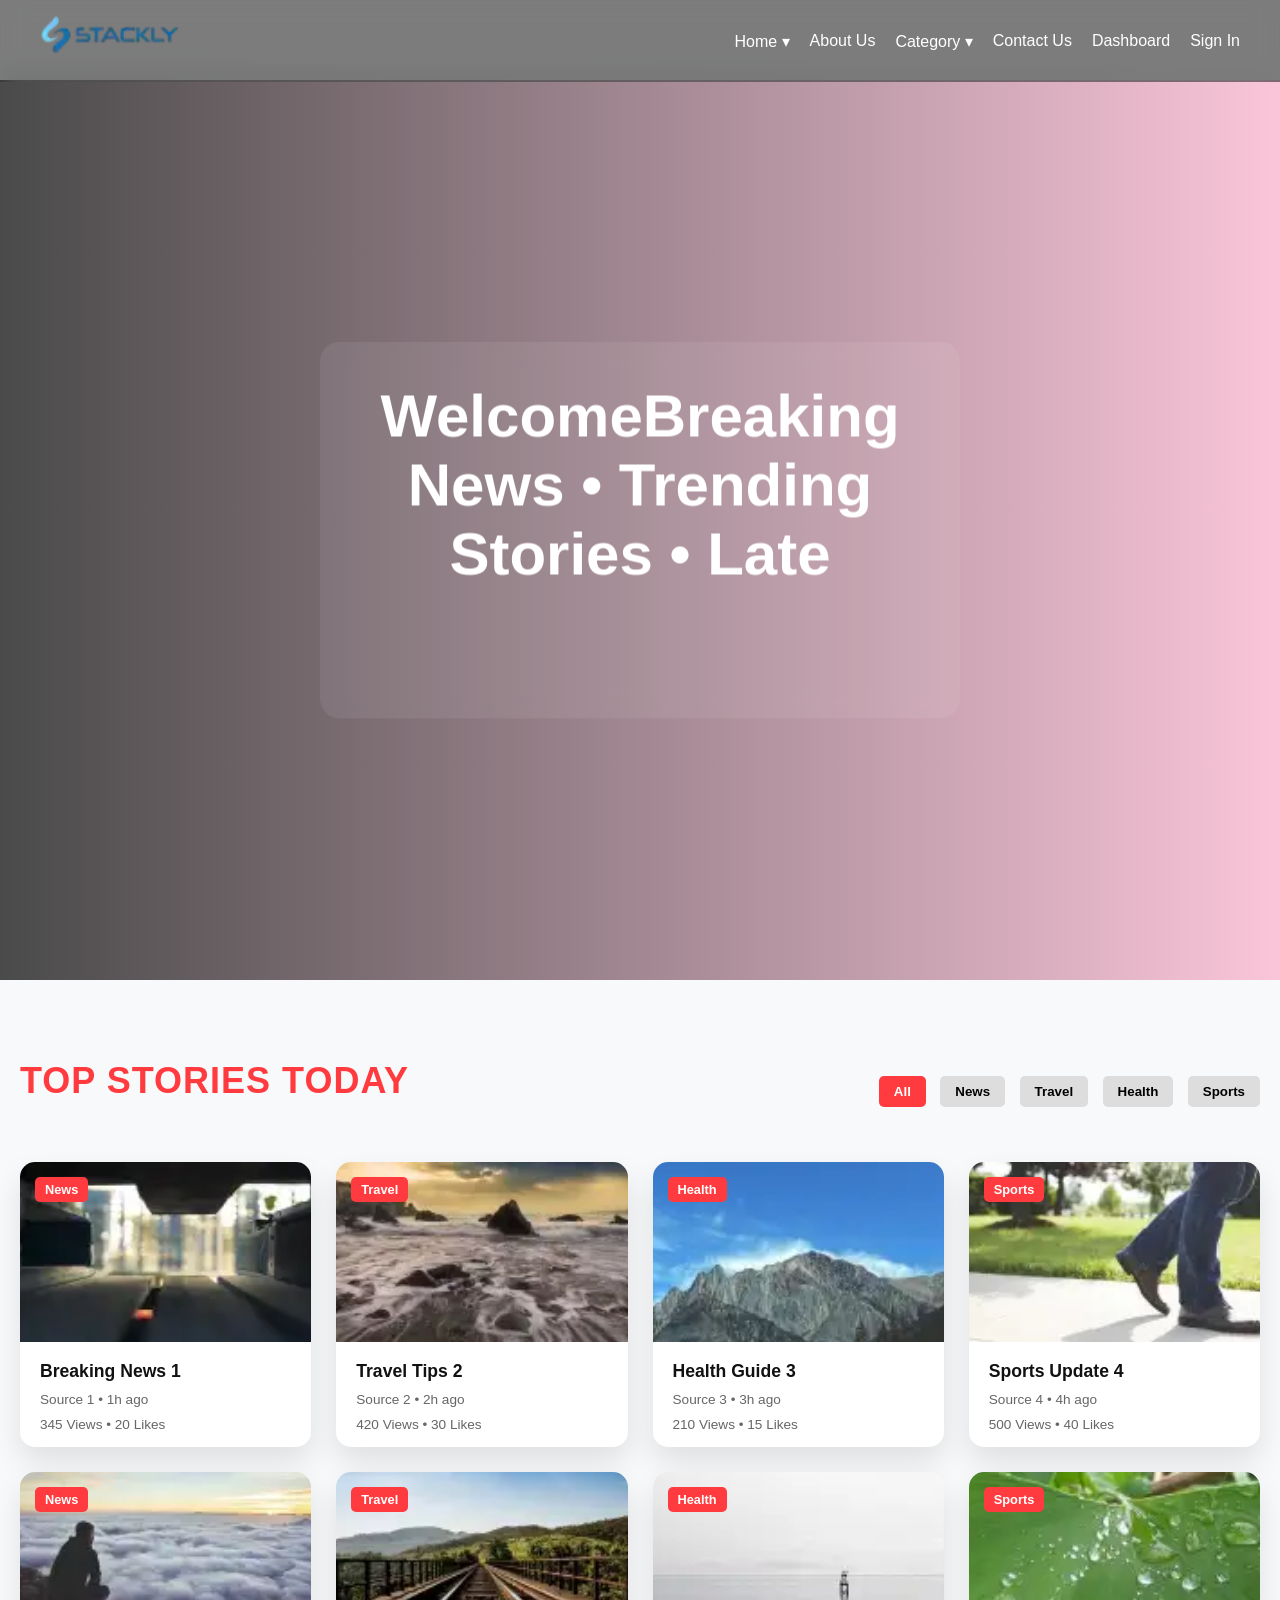
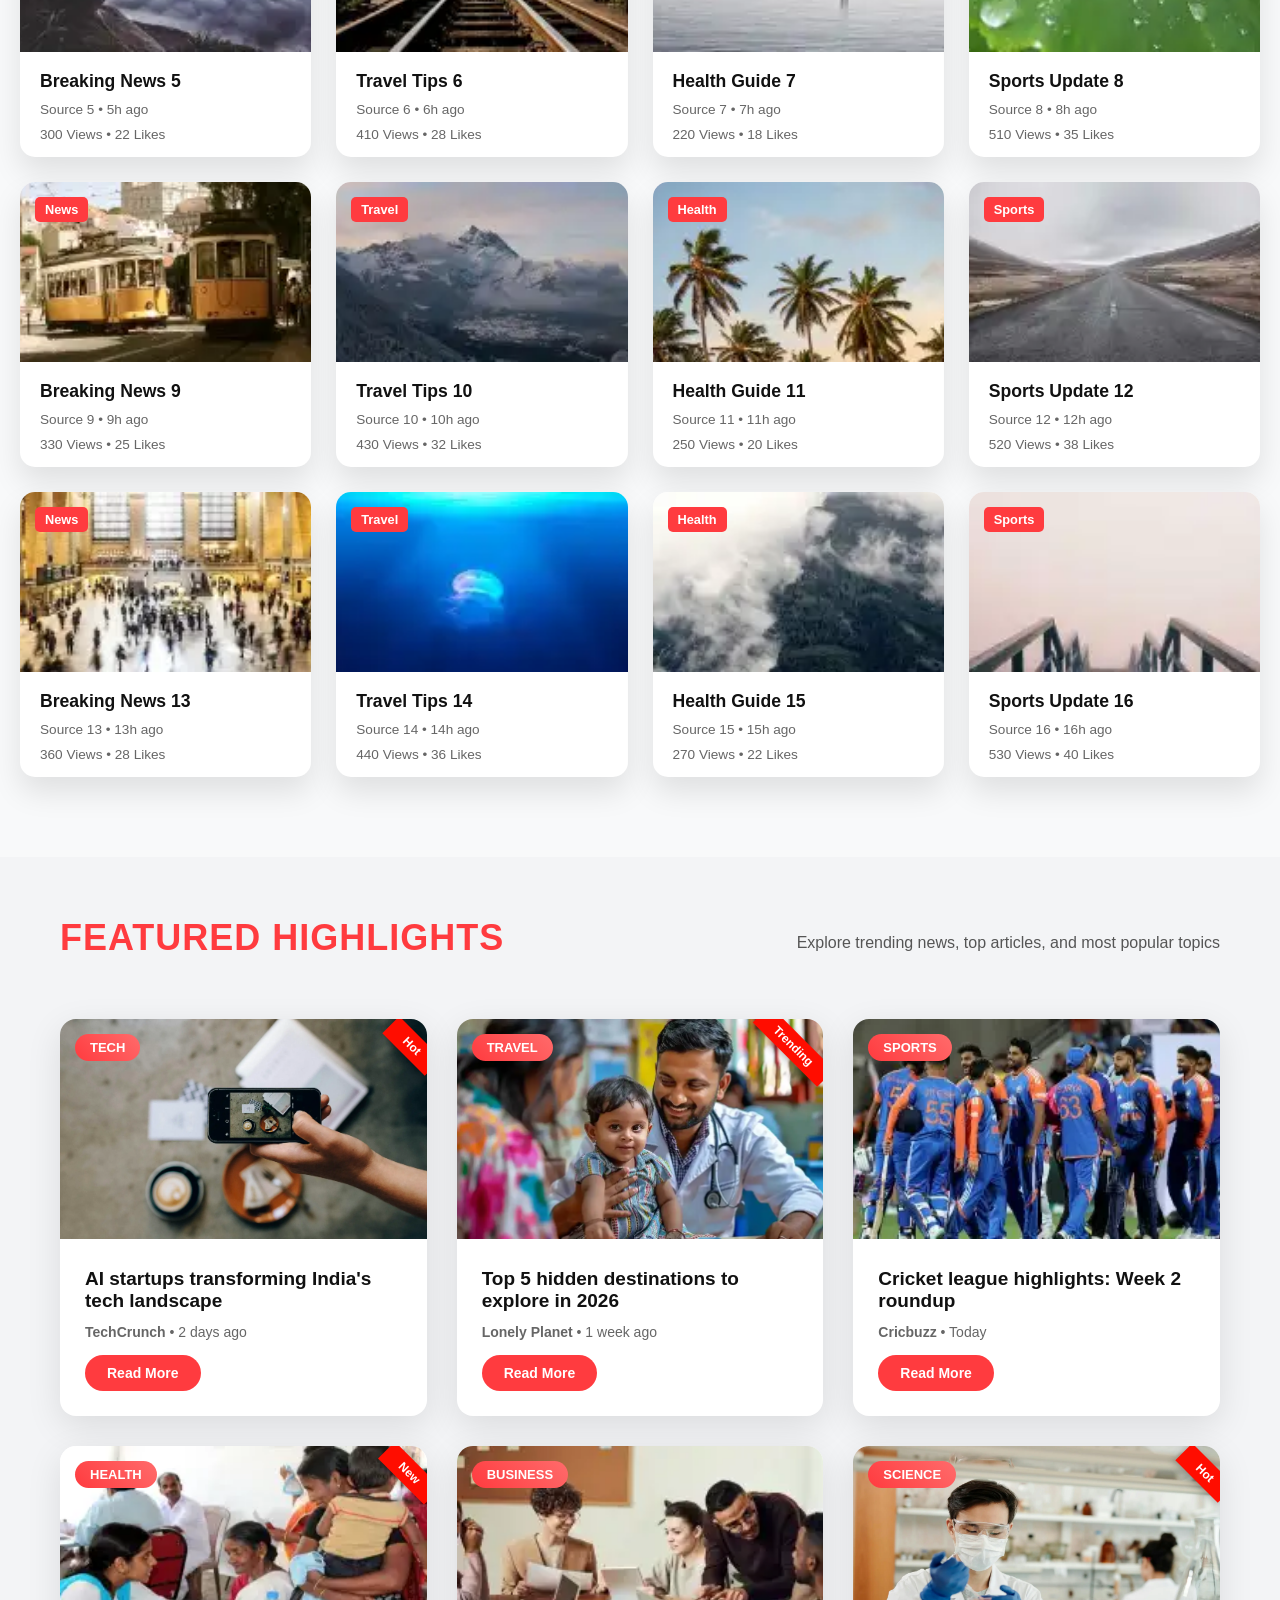
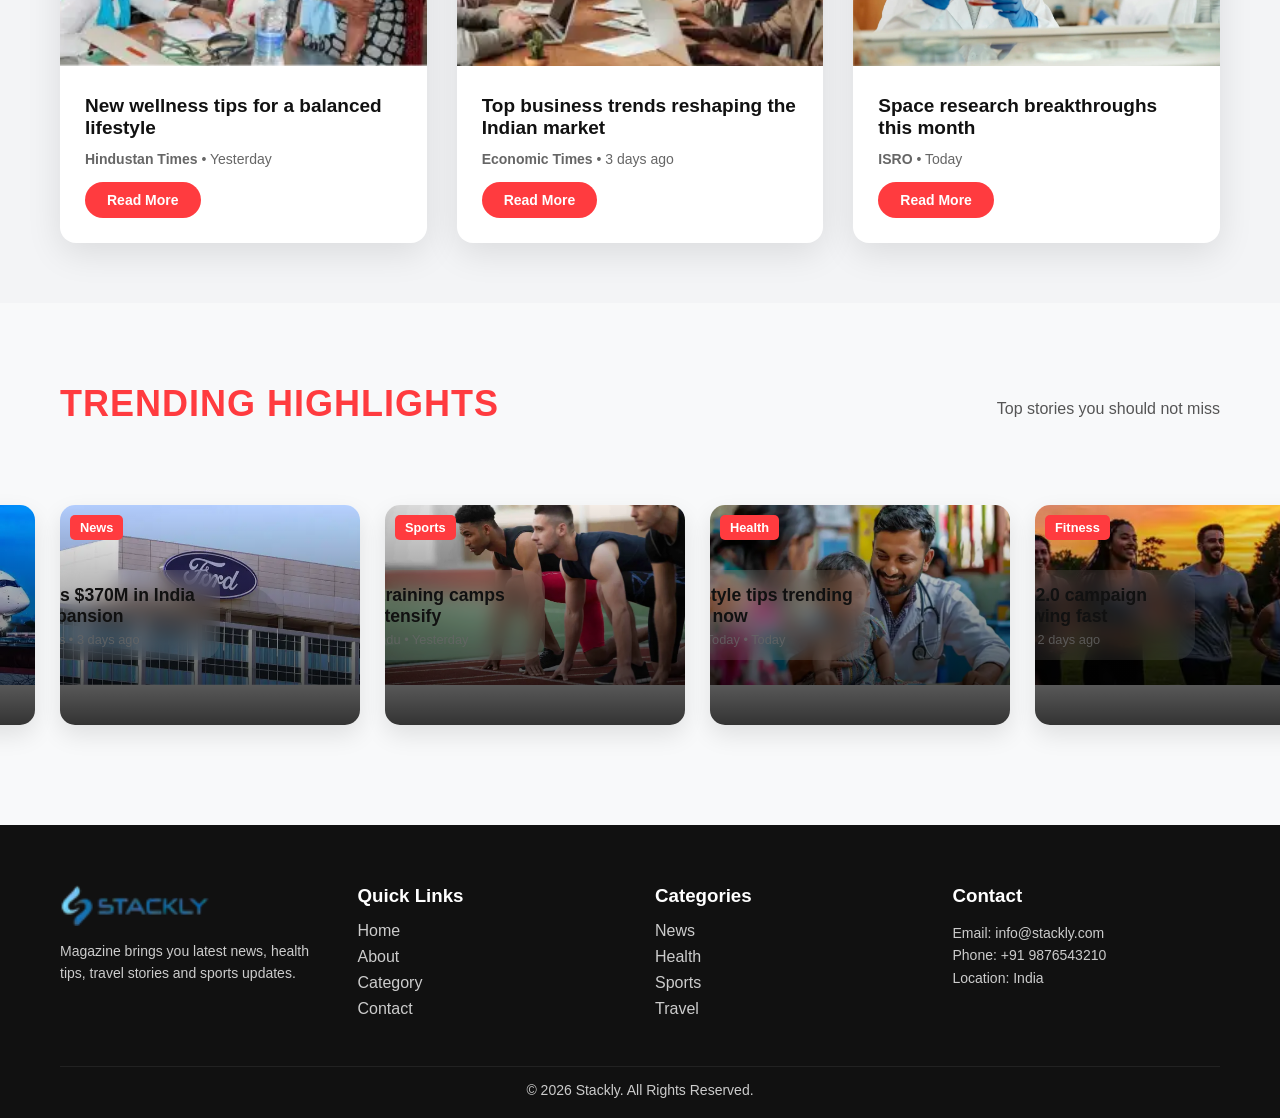
==== commit d8f1ab38: "Add files via upload" ====
--- a/index.html
+++ b/index.html
@@ -7,6 +7,7 @@
 <link rel="stylesheet" href="style.css">
 <link rel="stylesheet" href="https://cdnjs.cloudflare.com/ajax/libs/font-awesome/6.5.2/css/all.min.css"/>
 <link rel="stylesheet" href="https://unpkg.com/aos@2.3.1/dist/aos.css"/>
+<link rel="stylesheet" href="https://cdnjs.cloudflare.com/ajax/libs/font-awesome/6.5.2/css/all.min.css"/>
 </head>
 <body>
 <!-- LOADER -->
@@ -29,16 +30,26 @@
 
     <!-- MENU -->
     <ul class="nav-links" id="navLinks">
-
+<li class="dropdown">
+  <a href="#" onclick="toggleDropdown(event)">Home ▾</a>
+
+  <ul class="dropdown-content" id="dropdown">
+    <li><a href="home1.html">Home 2</a></li>
+  </ul>
+</li>
+
+        <li><a href="about.html">About Us</a></li>
         <li class="dropdown">
-            <a href="" onclick="toggleDropdown(event)">Home ▾</a>
-            <ul class="dropdown-content" id="dropdown">
-                <li><a href="home1.html">Home 2</a></li>
-            </ul>
-        </li>
-
-        <li><a href="about.html">About Us</a></li>
-        <li><a href="category.html">Category</a></li>
+  <a href="category.html
+  " onclick="toggleCategory(event)">Category ▾</a>
+
+  <ul class="dropdown-content" id="categoryDropdown">
+    <li><a href="news.html"><i class="fa fa-newspaper"></i> News</a></li>
+<li><a href="travel.html"><i class="fa fa-plane"></i> Travel</a></li>
+<li><a href="health.html"><i class="fa fa-heart"></i> Health</a></li>
+<li><a href="sports.html"><i class="fa fa-futbol"></i> Sports</a></li>
+  </ul>
+</li>
         <li><a href="contact.html">Contact Us</a></li>
         <li><a href="dashboard.html">Dashboard</a></li>
         <li><a href="signin.html">Sign In</a></li>
@@ -47,7 +58,44 @@
 </div>
 
 <style>
-
+  
+  .dropdown:hover .dropdown-content {
+  display: block;
+  opacity: 1;
+  transform: translateY(0);
+}
+.dropdown {
+  position: relative;
+}
+
+.dropdown-content {
+  position: absolute;
+  top: 100%;
+  left: 0;
+  background: white;
+  width: 150px;
+  display: none;
+  box-shadow: 0 5px 15px rgba(0,0,0,0.2);
+}
+
+.dropdown-content li {
+  list-style: none;
+}
+
+.dropdown-content li a {
+  display: block;
+  padding: 10px;
+  color: black;
+  text-decoration: none;
+}
+
+.dropdown-content li a:hover {
+  background: #f2f2f2;
+}
+
+.show {
+  display: block;
+}
 /* RESET */
 *{
 margin:0;
@@ -217,12 +265,14 @@
 <img src="images/home.jfif.webp">
 <img src="images/homepage card13.webp">
 </div>
-
+<button class="btn" onclick="window.location.href='404.html'">
+  Explore
+</button>
 <div class="overlay"></div>
 
 <!-- CONTENT -->
 <div class="content">
-  <h1 class="title">Welcome to Magazine</h1>
+  <h1 id="typing">Welcome</h1>
 <p class="desc">Explore News, Health, Travel & More</p>
   <button class="btn">Explore</button>
 </div>
@@ -286,6 +336,14 @@
 .news-card:hover .news-text h3{color:#ff3b3f;}
 .news-card .news-text p{font-size:0.85rem;color:#666;margin:0;}
 .news-card .stats{font-size:0.85rem;color:#666;display:flex;justify-content:space-between;margin-top:10px;}
+.news-card{
+  transition: 0.4s;
+  transform-style: preserve-3d;
+}
+
+.news-card:hover{
+  transform: rotateY(5deg) scale(1.05);
+}
 </style>
 
 
@@ -677,10 +735,10 @@
       <div class="footer-col">
         <h3>Categories</h3>
         <ul>
-          <li><a href="404.html">News</a></li>
-          <li><a href="404.html">Health</a></li>
-          <li><a href="404.html">Sports</a></li>
-          <li><a href="404.html">Travel</a></li>
+           <li><a href="news.html">News</a></li>
+          <li><a href="health.html">Health</a></li>
+          <li><a href="sports.html">Sports</a></li>
+          <li><a href="travel.html">Travel</a></li>
         </ul>
       </div>
 
@@ -1631,5 +1689,28 @@
   document.getElementById("loader").style.display = "none";
 }
 </script>
+<script>
+const text = "Breaking News • Trending Stories • Latest Updates";
+let i = 0;
+
+function type(){
+  if(i < text.length){
+    document.getElementById("typing").innerHTML += text.charAt(i);
+    i++;
+    setTimeout(type,50);
+  }
+}
+
+type();
+</script>
+<script>
+function toggleDropdown(e) {
+  e.preventDefault();
+  document.getElementById("dropdown").classList.toggle("show");
+}
+</script>
+
+
+</body>
 </html>
 
--- a/style.css
+++ b/style.css
@@ -6,15 +6,25 @@
 }
 /* NAVBAR */
 /* NAVBAR */
-.navbar {
-    background: #0b3d91;
-    display: flex;
-    justify-content: space-between;
-    align-items: center;
-    padding: 20px 40px;   /* 🔥 increased */
-    min-height: 80px;     /* 🔥 added */
-}
-
+.navbar{
+  position: fixed;
+  top: 0;
+  width: 100%;
+  padding: 15px 40px;
+
+  display: flex;
+  justify-content: space-between;
+  align-items: center;
+
+  background: rgba(0,0,0,0.5);   /* glass effect */
+  backdrop-filter: blur(12px);   /* blur magic */
+  -webkit-backdrop-filter: blur(12px);
+
+  z-index: 1000;
+}
+.hero{
+  margin-top: 80px;
+}
 /* LOGO */
 .logo img {
     width: 140px;   /* 🔥 increased */
@@ -203,6 +213,15 @@
   overflow:hidden;
   margin-bottom:10px;
 }
+.dropdown-content li a{
+  transition:0.3s;
+}
+
+.dropdown-content li a:hover{
+  background:#ff4d8d;
+  color:#fff;
+  padding-left:15px;
+}
 
 .loader-bar{
   width:0%;
@@ -220,4 +239,79 @@
 #loader p{
   color:#fff;
   letter-spacing:5px;
-}+}
+/* 📱 MOBILE FIX */
+@media(max-width:768px){
+
+/* NAVBAR */
+.navbar{
+  padding:10px 15px;
+}
+
+.logo img{
+  width:100px;
+}
+
+/* HERO */
+.hero{
+  height:80vh;
+}
+
+.content h1{
+  font-size:28px;
+}
+
+.content p{
+  font-size:14px;
+}
+
+.content button{
+  padding:10px 20px;
+  font-size:14px;
+}
+
+/* GRID FIX */
+.news-grid{
+  grid-template-columns:1fr !important;
+}
+
+/* CARDS */
+.news-card img{
+  height:160px;
+}
+
+/* SECTION */
+.pro-news-section{
+  padding:30px 15px;
+}
+
+/* FEATURED GRID */
+.featured-grid{
+  grid-template-columns:1fr !important;
+}
+
+/* SIDEBAR (dashboard mobile) */
+.sidebar{
+  z-index:1000;
+  height:100vh;
+}
+
+/* TOPBAR */
+.topbar{
+  flex-direction:column;
+  gap:10px;
+}
+
+/* FOOTER */
+.footer{
+  font-size:12px;
+  padding:10px;
+}
+}
+img{
+  max-width:100%;
+  height:auto;
+}
+.dropdown-content li a i{
+  margin-right:8px;
+}
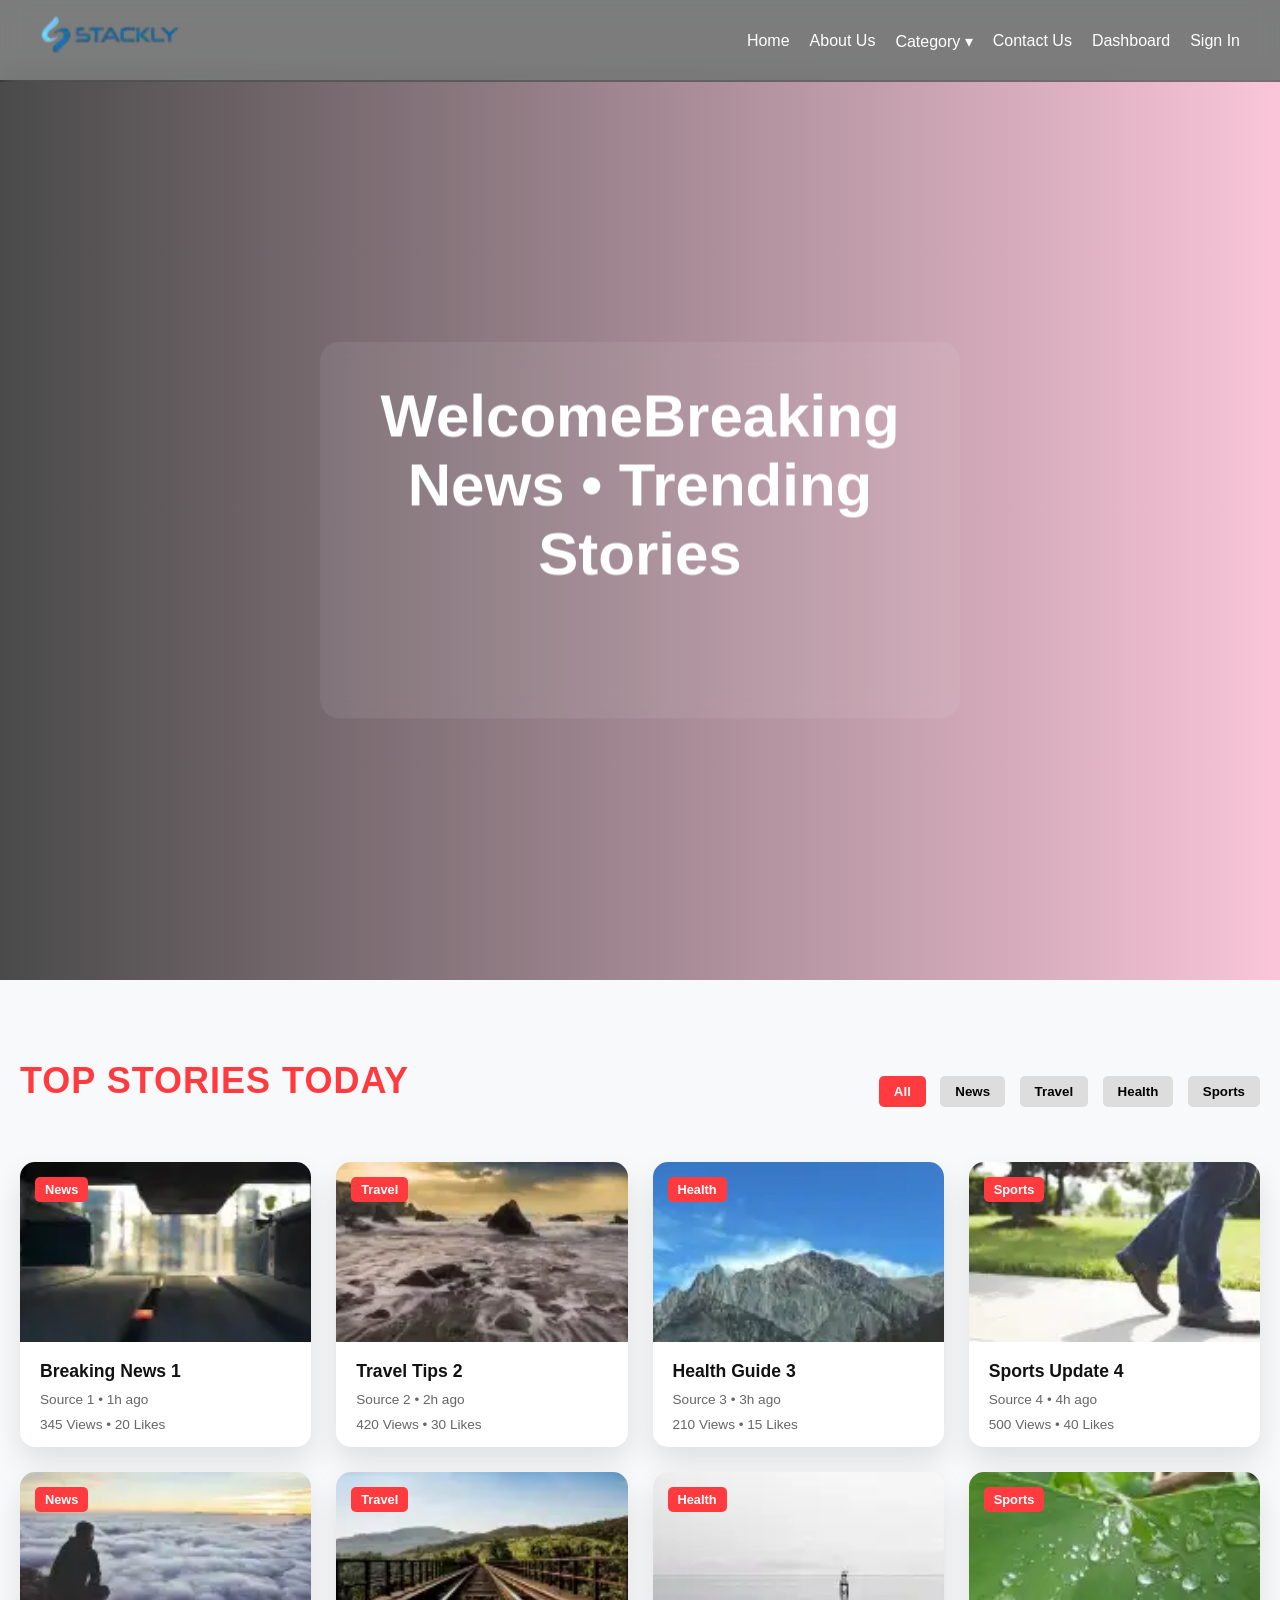
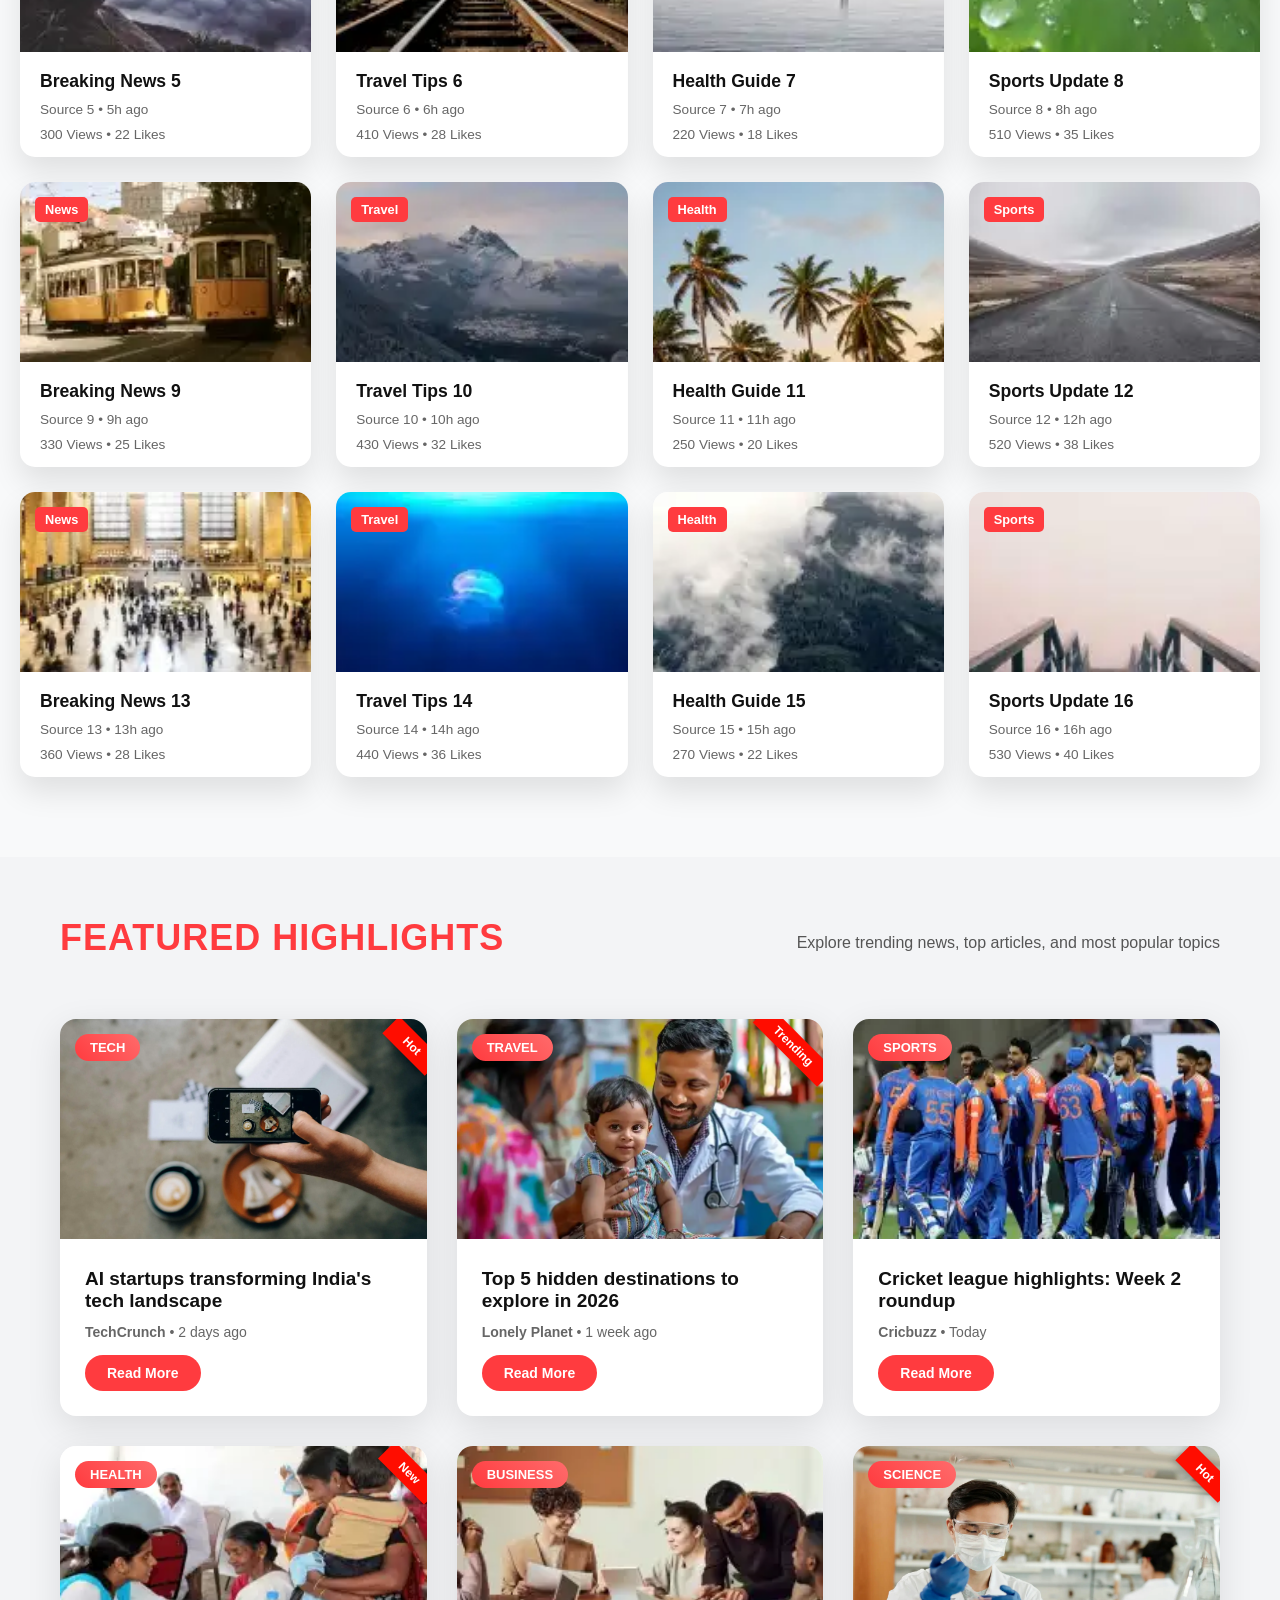
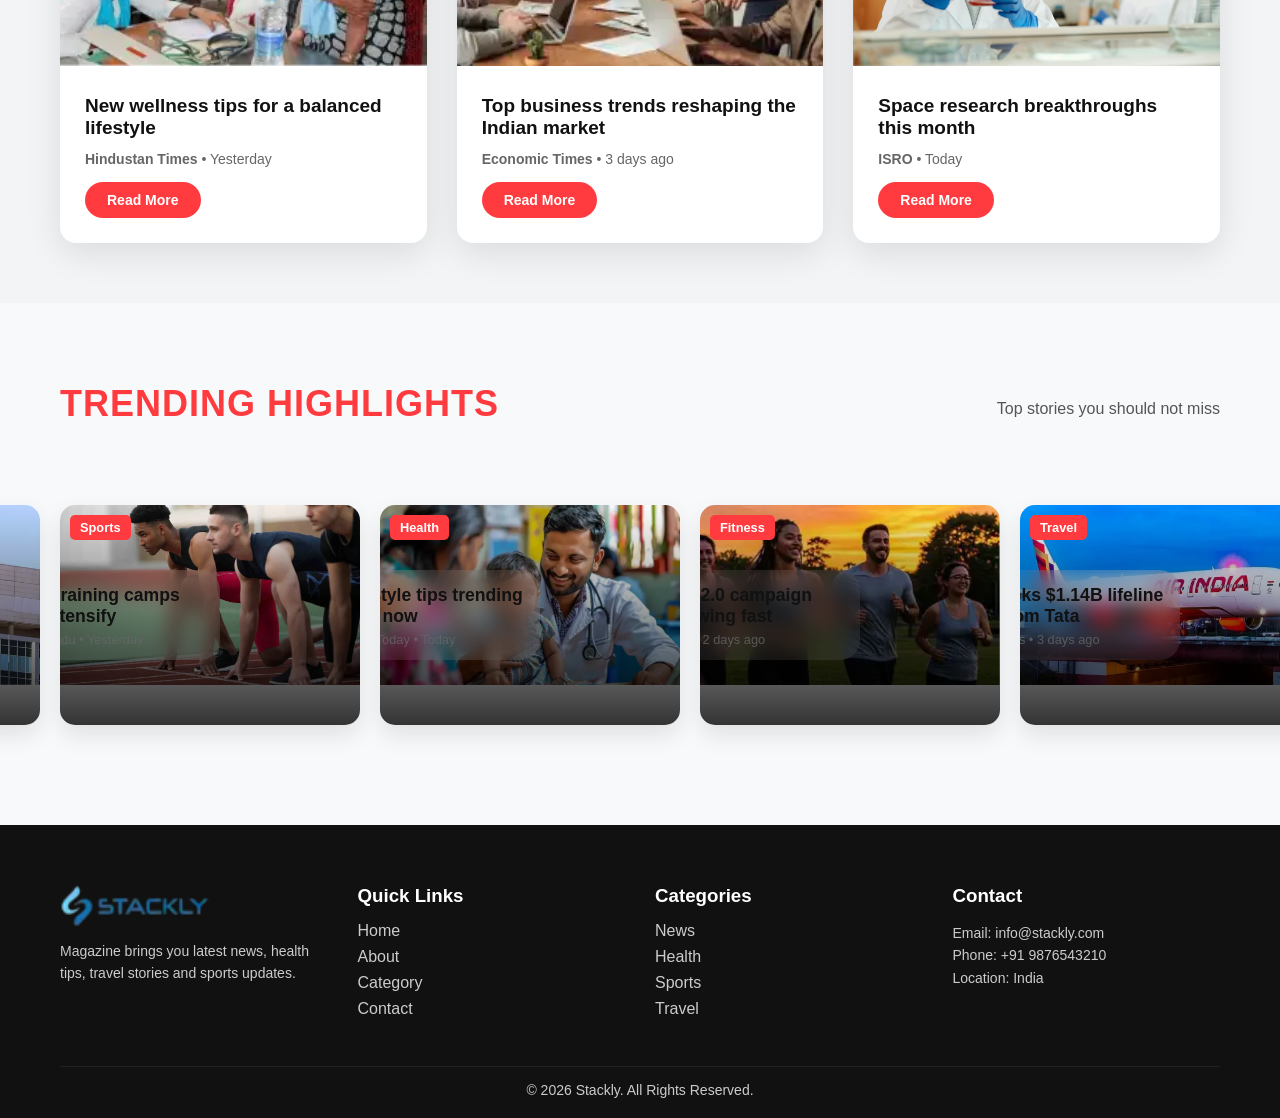
==== commit 900fc677: "Add files via upload" ====
--- a/index.html
+++ b/index.html
@@ -30,13 +30,7 @@
 
     <!-- MENU -->
     <ul class="nav-links" id="navLinks">
-<li class="dropdown">
-  <a href="#" onclick="toggleDropdown(event)">Home ▾</a>
-
-  <ul class="dropdown-content" id="dropdown">
-    <li><a href="home1.html">Home 2</a></li>
-  </ul>
-</li>
+<li><a href="index.html">Home</a></li>
 
         <li><a href="about.html">About Us</a></li>
         <li class="dropdown">
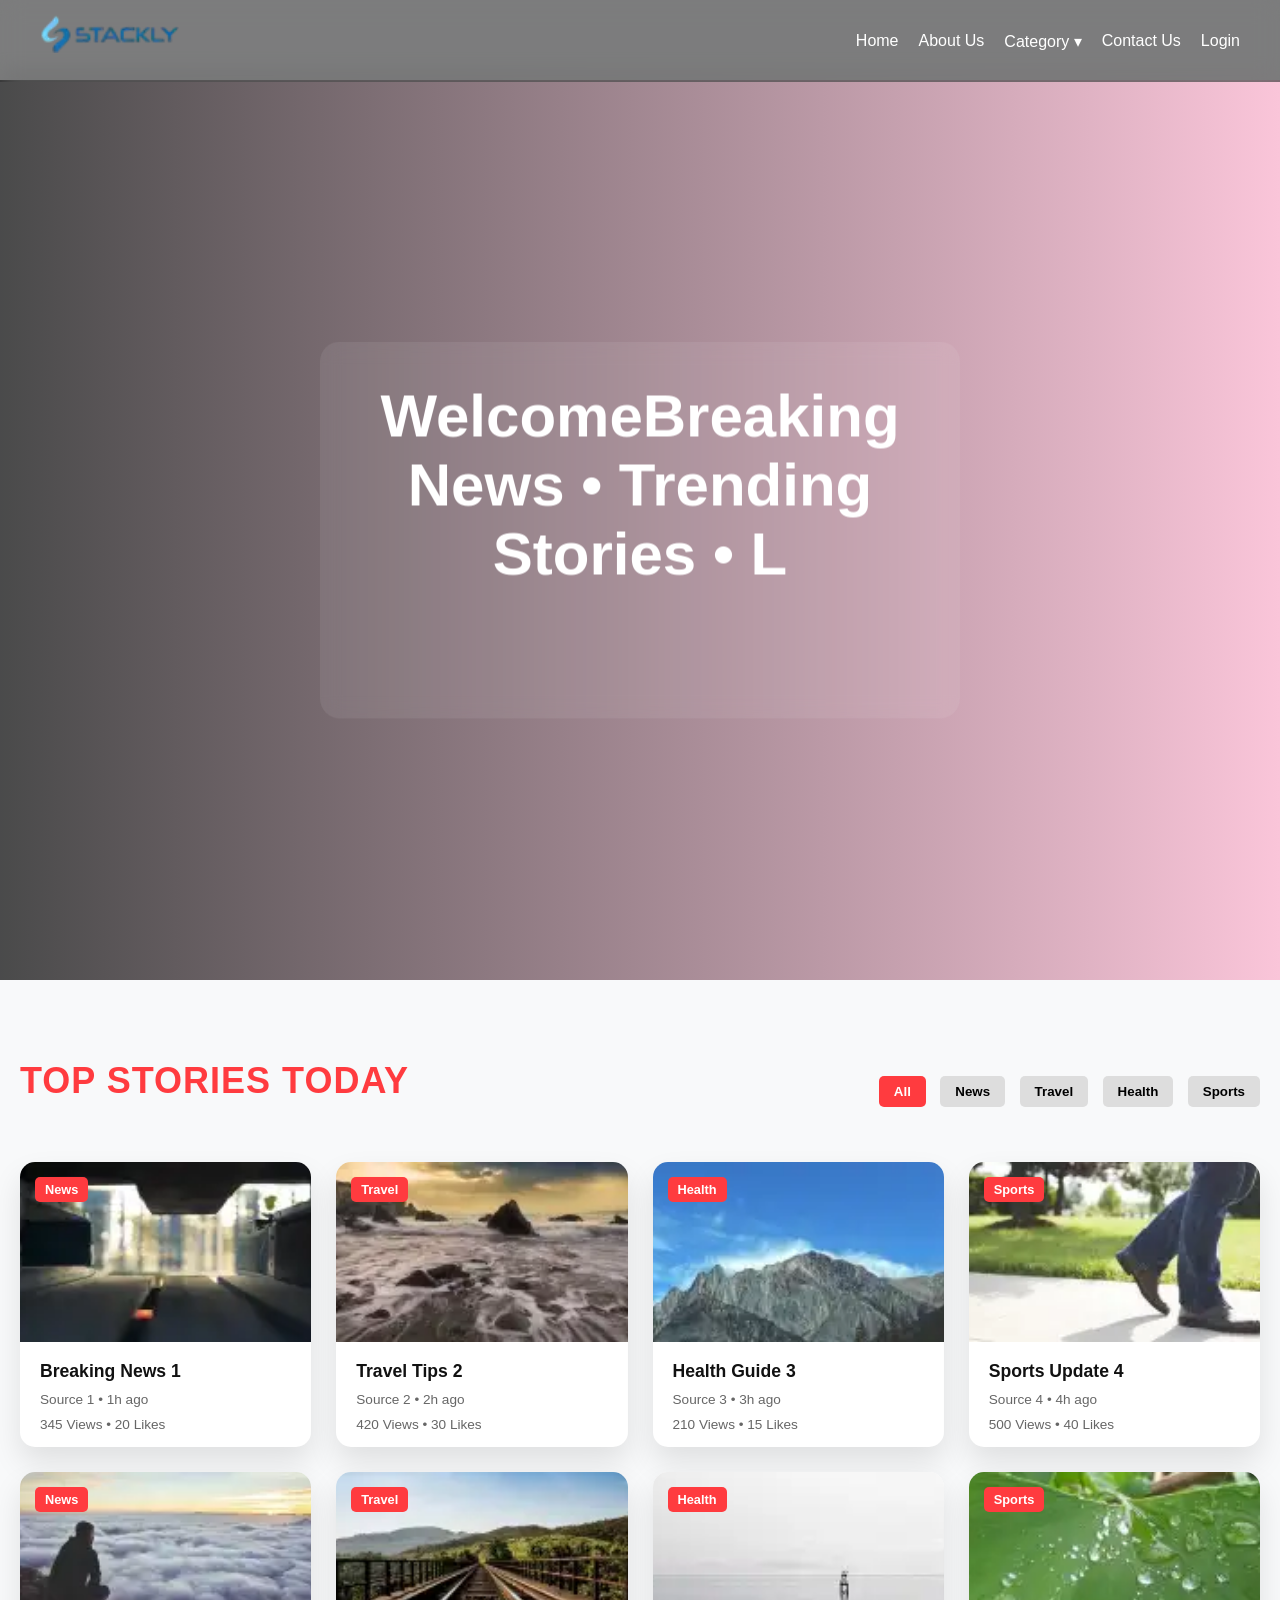
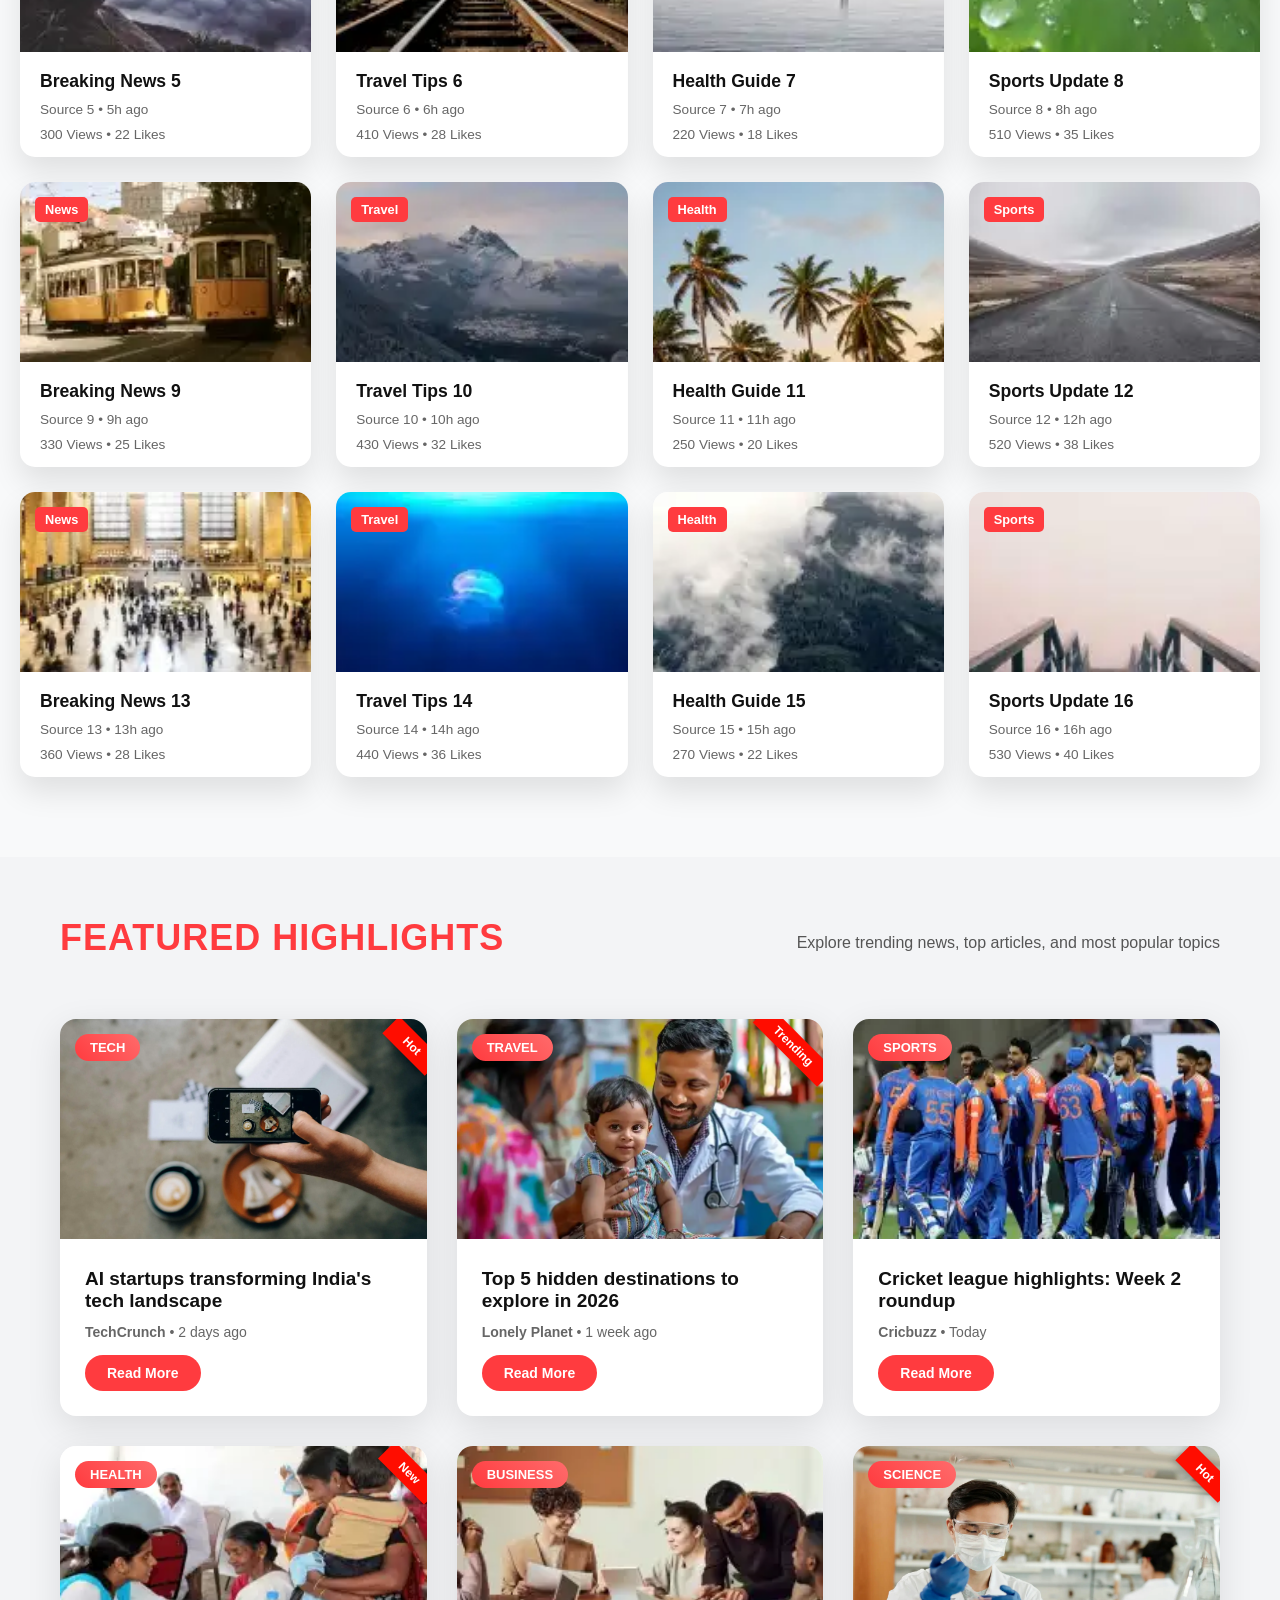
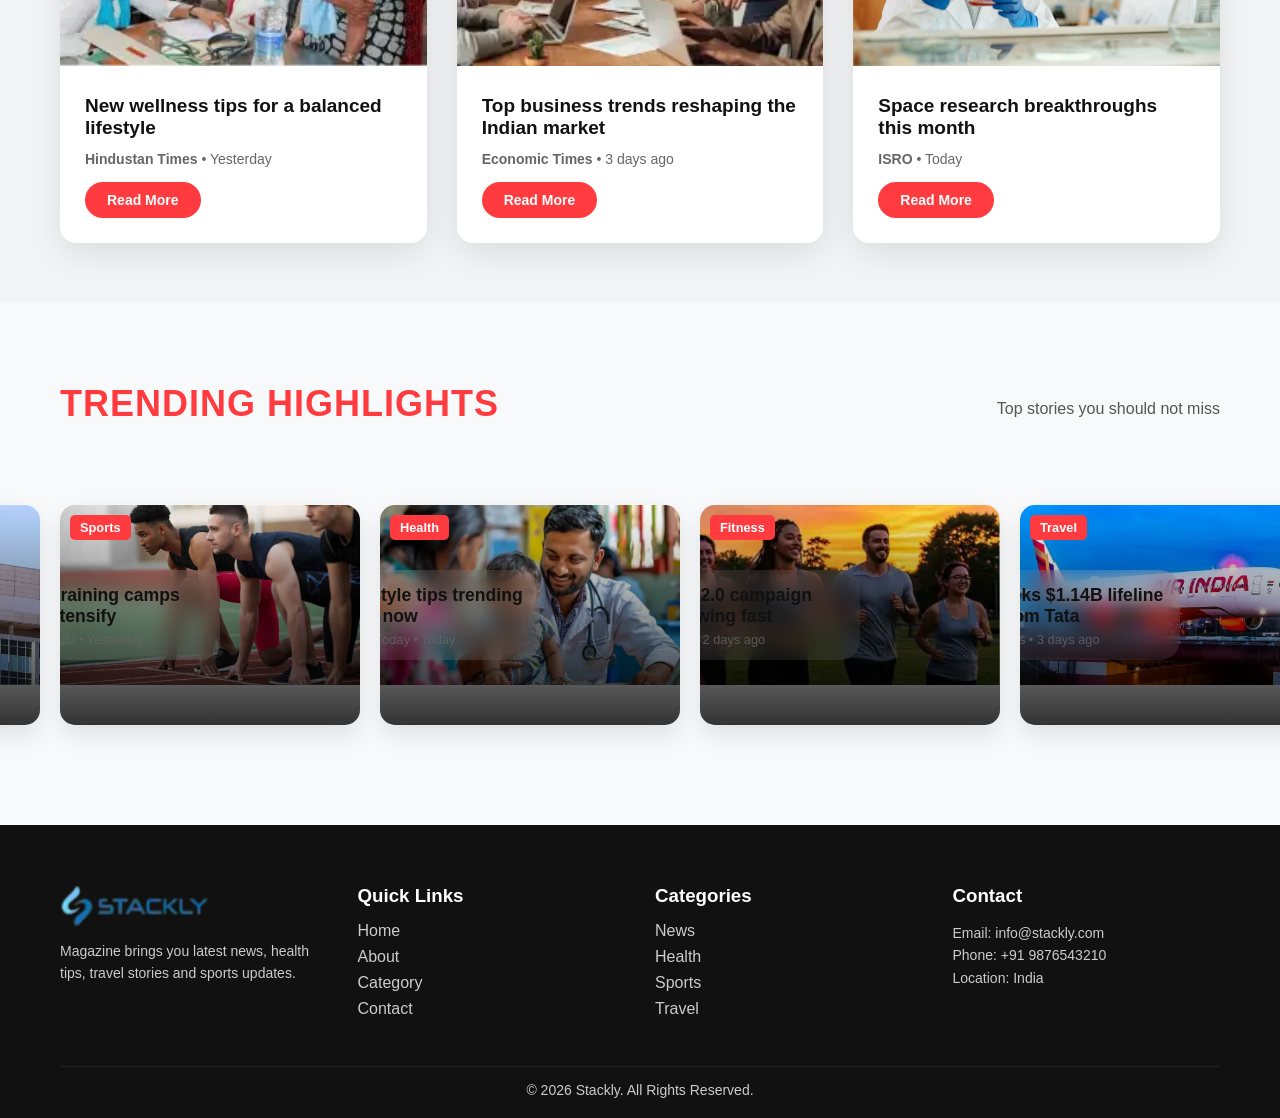
==== commit 2787c19c: "Add files via upload" ====
--- a/index.html
+++ b/index.html
@@ -45,9 +45,8 @@
   </ul>
 </li>
         <li><a href="contact.html">Contact Us</a></li>
-        <li><a href="dashboard.html">Dashboard</a></li>
-        <li><a href="signin.html">Sign In</a></li>
-
+        
+        <li><a href="login.html">Login</a></li>
     </ul>
 </div>
 
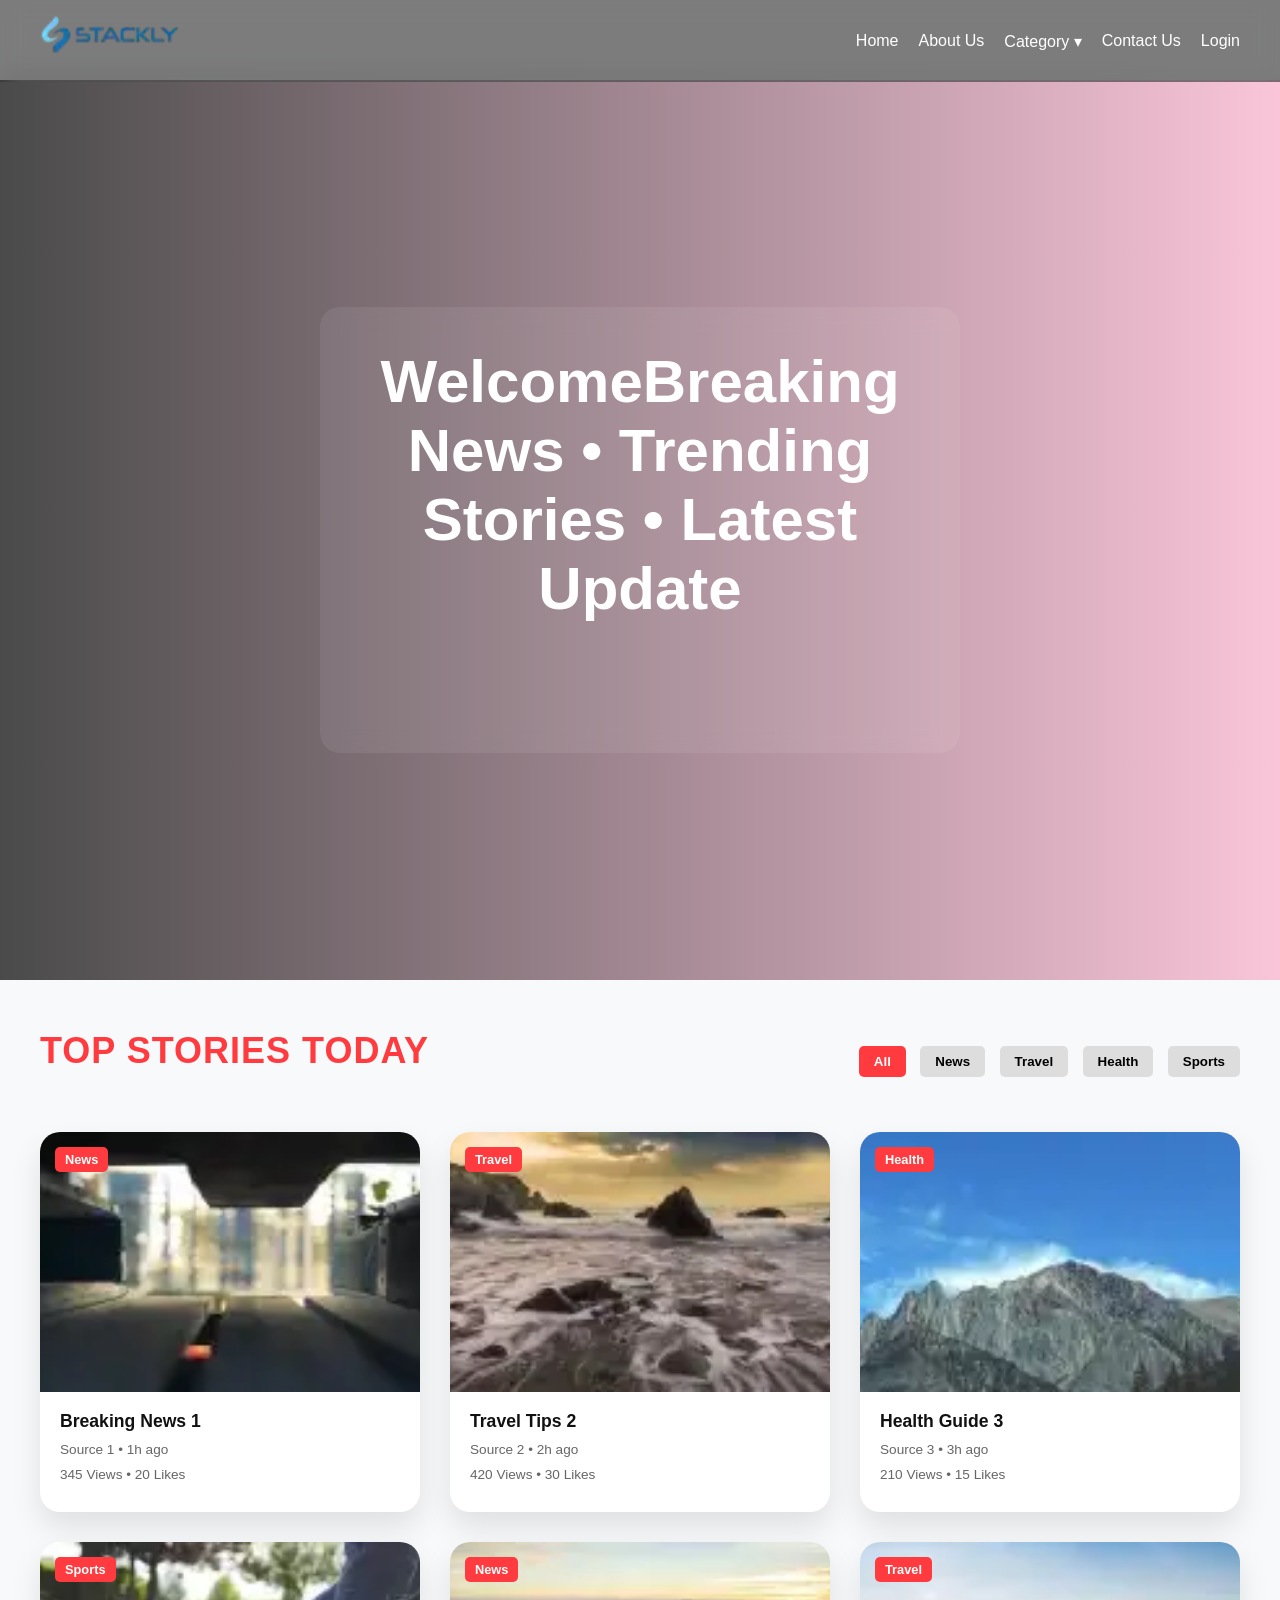
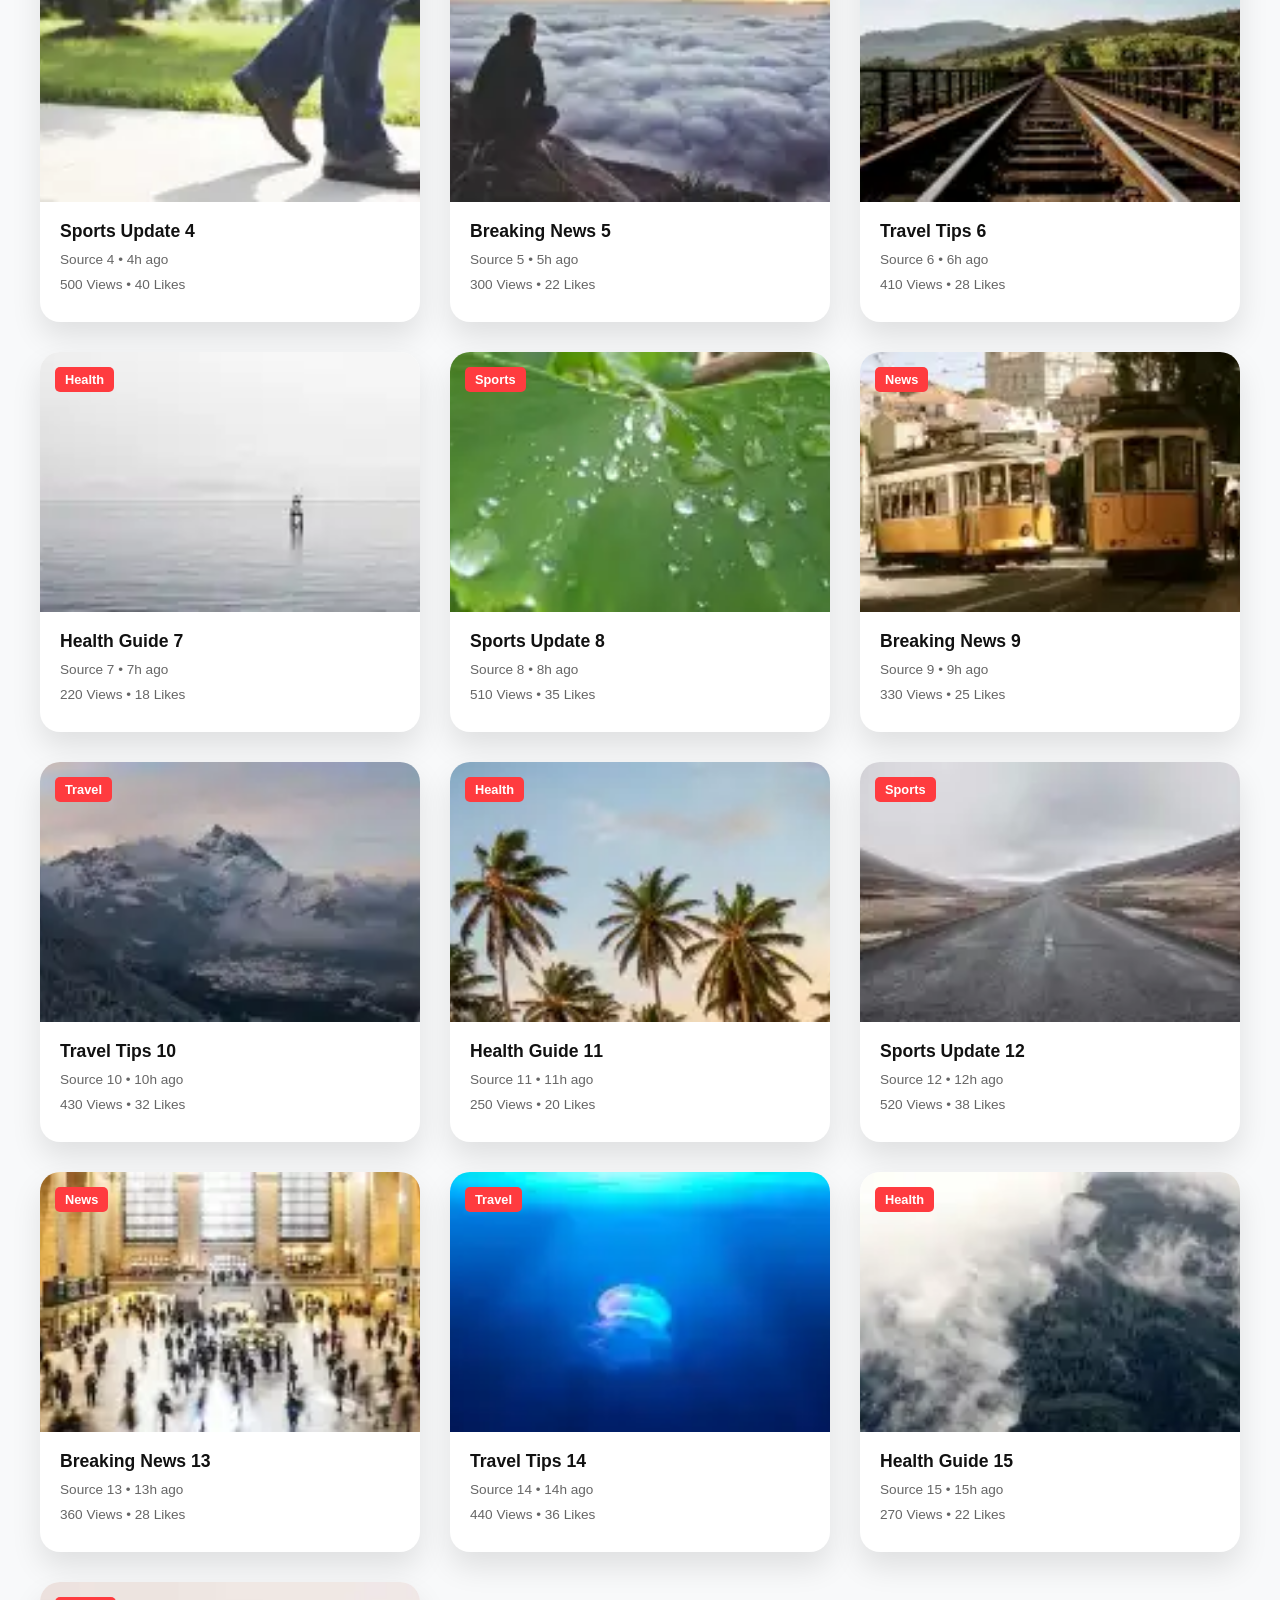
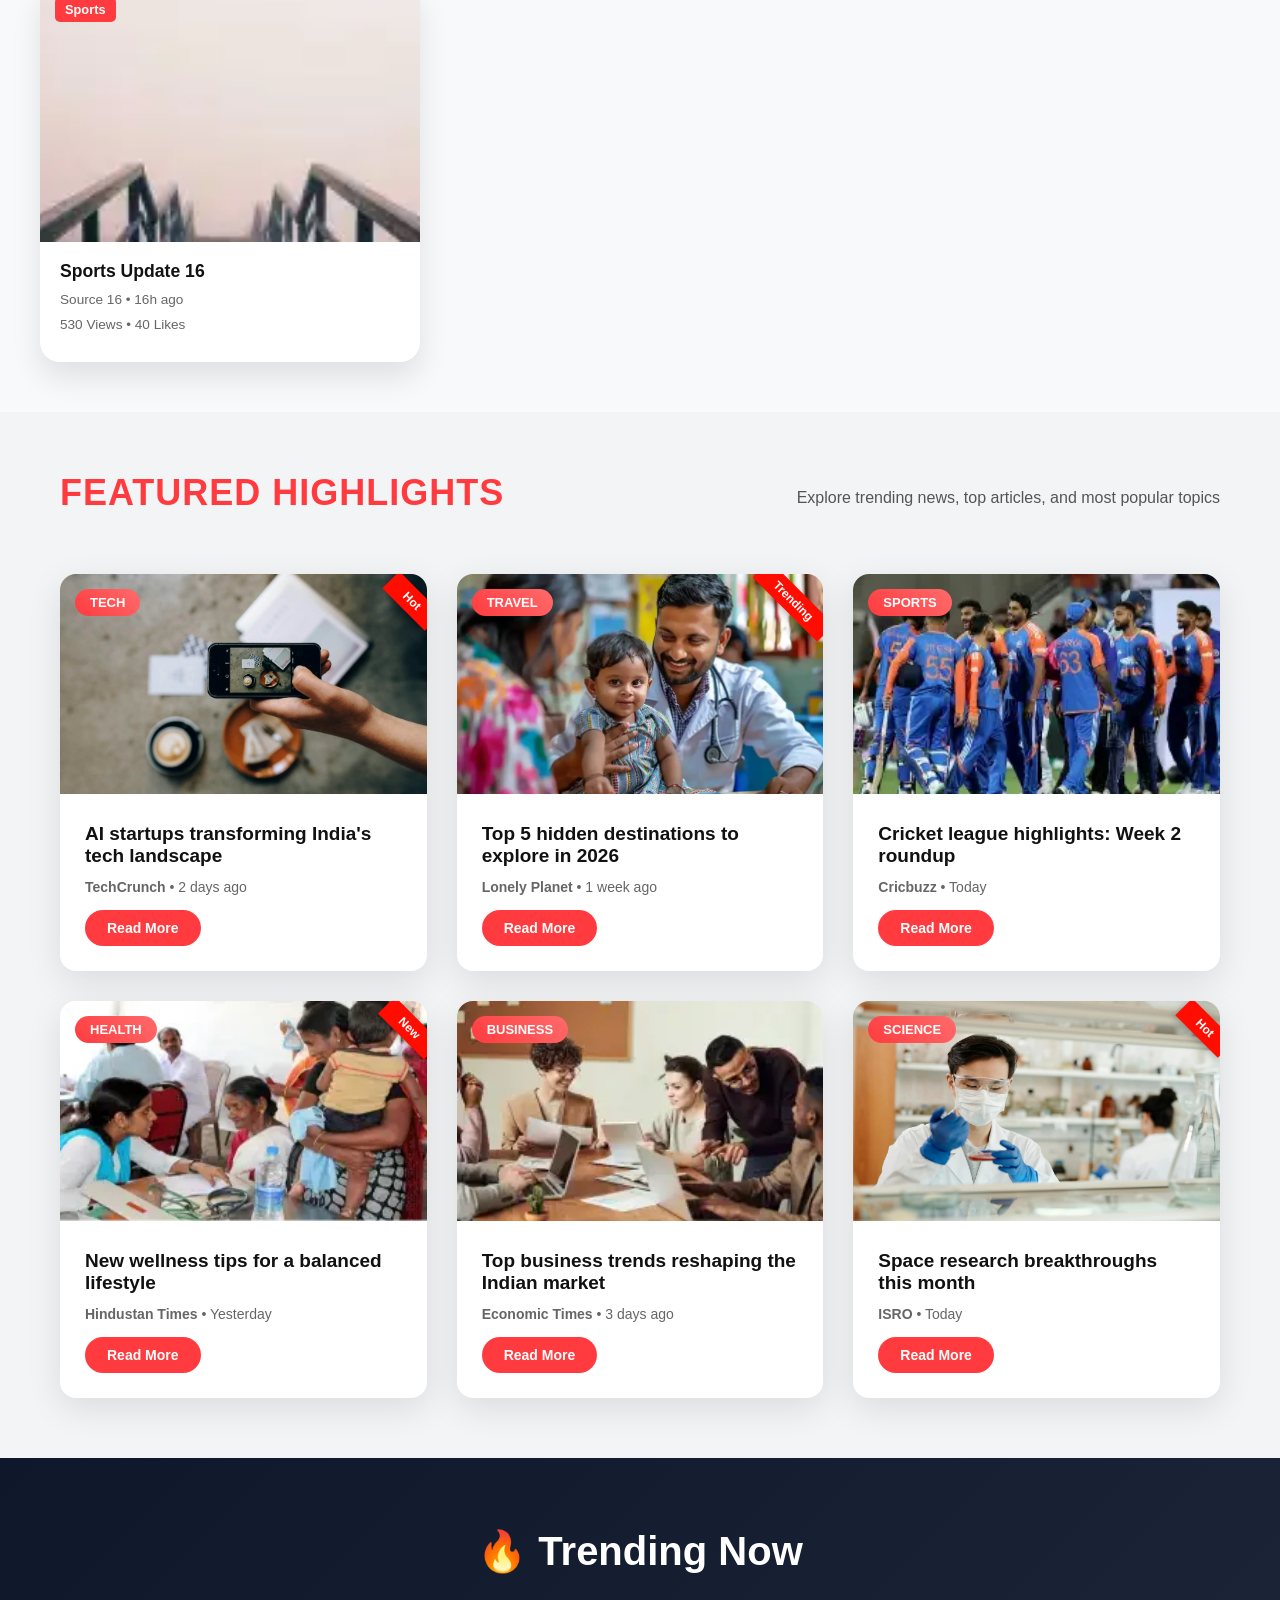
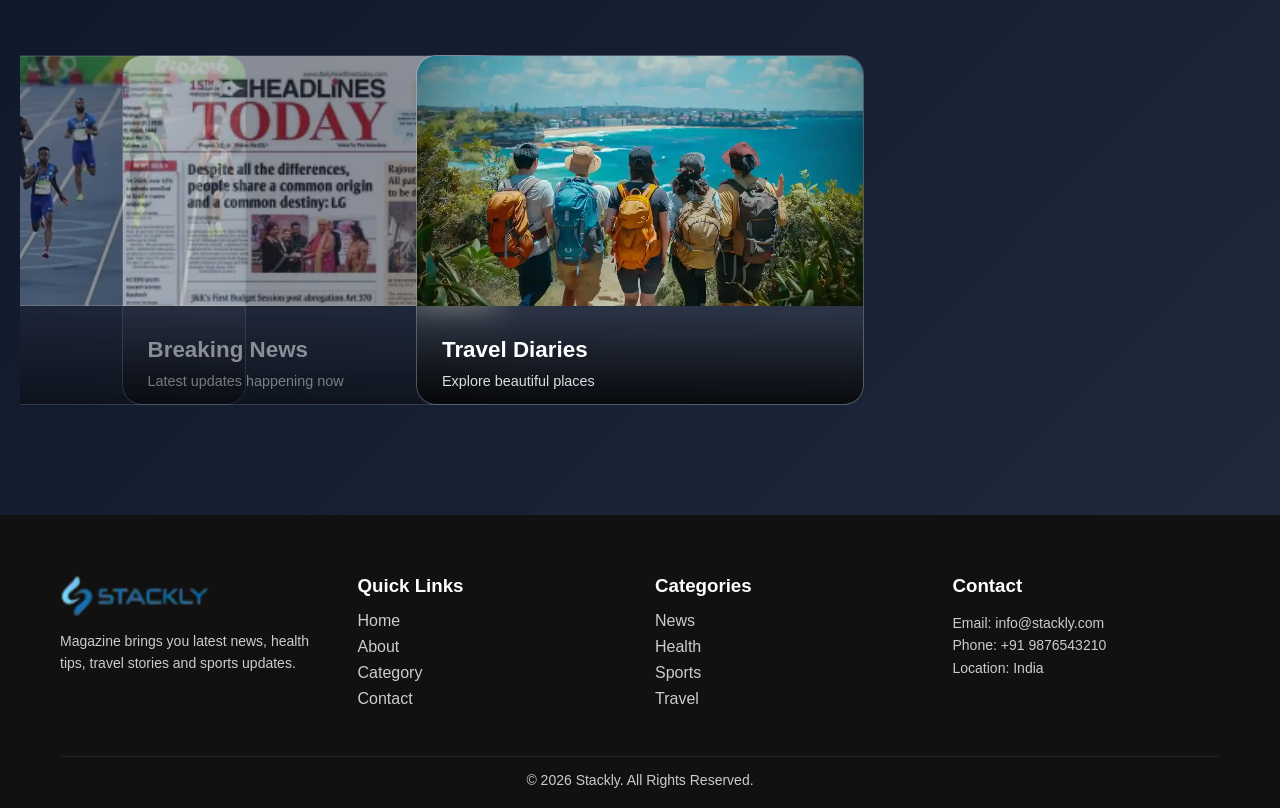
==== commit 783c7e1c: "Add files via upload" ====
--- a/index.html
+++ b/index.html
@@ -8,6 +8,7 @@
 <link rel="stylesheet" href="https://cdnjs.cloudflare.com/ajax/libs/font-awesome/6.5.2/css/all.min.css"/>
 <link rel="stylesheet" href="https://unpkg.com/aos@2.3.1/dist/aos.css"/>
 <link rel="stylesheet" href="https://cdnjs.cloudflare.com/ajax/libs/font-awesome/6.5.2/css/all.min.css"/>
+<link rel="stylesheet" href="https://cdn.jsdelivr.net/npm/swiper@11/swiper-bundle.min.css"/>
 </head>
 <body>
 <!-- LOADER -->
@@ -310,14 +311,34 @@
 .filter-buttons{margin-top:10px;}
 .filter-buttons button{border:none;background:#ddd;padding:8px 15px;margin-left:10px;border-radius:5px;cursor:pointer;transition:all 0.3s;font-weight:bold;}
 .filter-buttons button.active,.filter-buttons button:hover{background:#ff3b3f;color:#fff;}
-.news-grid{display:grid;grid-template-columns:repeat(4,1fr);gap:25px;}
+.news-grid{
+  display:grid;
+  grid-template-columns:repeat(auto-fit, minmax(320px,1fr));
+  gap:30px;
+}
 @media(max-width:1200px){.news-grid{grid-template-columns:repeat(3,1fr);}}
 @media(max-width:900px){.news-grid{grid-template-columns:repeat(2,1fr);}}
 @media(max-width:600px){.news-grid{grid-template-columns:1fr;}}
 .news-card{background:#fff;border-radius:15px;overflow:hidden;box-shadow:0 15px 30px rgba(0,0,0,0.1);transition:transform 0.3s,box-shadow 0.3s;position:relative;}
 .news-card:hover{transform:translateY(-10px) scale(1.02);box-shadow:0 20px 40px rgba(0,0,0,0.2);}
 .news-card .image{position:relative;overflow:hidden;}
-.news-card .image img{width:100%;height:180px;object-fit:cover;transition:transform 0.5s;}
+.news-card .image img{
+  width:100%;
+  height:260px;
+  object-fit:cover;
+}
+.news-card{
+  min-height:380px;
+  border-radius:20px;
+}
+.news-card .news-text h3{
+  font-size:1.4rem;
+  font-weight:600;
+}
+
+.news-card .news-text p{
+  font-size:1rem;
+}
 .news-card:hover .image img{transform:scale(1.1);}
 .news-card .badge{position:absolute;top:15px;left:15px;background:#ff3b3f;color:#fff;padding:5px 10px;font-size:0.8rem;border-radius:5px;font-weight:bold;}
 .news-card .overlay{position:absolute;top:0;left:0;width:100%;height:100%;background:rgba(0,0,0,0.45);opacity:0;display:flex;justify-content:center;align-items:center;gap:15px;transition:opacity 0.4s;}
@@ -518,167 +539,286 @@
     </div>
   </div>
 </section>
-<section class="pro-news-section">
-  <div class="container">
-    
-    <div class="section-header" data-aos="fade-down">
-      <h2>Trending Highlights</h2>
-      <p>Top stories you should not miss</p>
-    </div>
-
-    <!-- HORIZONTAL SLIDER -->
-    <div class="swiper myNewsSlider">
-      <div class="swiper-wrapper">
-
-        <!-- Card 1 -->
-        <div class="swiper-slide">
-          <div class="pro-card">
-            <img src="images/air india_11zon_11zon.webp">
-            <span class="tag">Travel</span>
-            <div class="content">
-              <h3>Air India seeks $1.14B lifeline from Tata</h3>
-              <p>Reuters • 3 days ago</p>
-            </div>
+<section class="modern-section">
+  <h2 class="section-title">🔥 Trending Now</h2>
+
+  <div class="swiper mySwiper">
+    <div class="swiper-wrapper">
+
+      <div class="swiper-slide">
+        <div class="glass-card">
+          <img src="images/new10.webp">
+          <div class="card-content">
+            <h3>Breaking News</h3>
+            <p>Latest updates happening now</p>
           </div>
         </div>
-
-        <!-- Card 2 -->
-        <div class="swiper-slide">
-          <div class="pro-card">
-            <img src="images/Ford_11zon_11zon_11zon.webp">
-            <span class="tag">News</span>
-            <div class="content">
-              <h3>Ford invests $370M in India expansion</h3>
-              <p>Reuters • 3 days ago</p>
-            </div>
+      </div>
+
+      <div class="swiper-slide">
+        <div class="glass-card">
+          <img src="images/Travel12_11zon_11zon.webp">
+          <div class="card-content">
+            <h3>Travel Diaries</h3>
+            <p>Explore beautiful places</p>
           </div>
         </div>
-
-        <!-- Card 3 -->
-        <div class="swiper-slide">
-          <div class="pro-card">
-            <img src="images/atheletes_11zon_11zon.webp">
-            <span class="tag">Sports</span>
-            <div class="content">
-              <h3>Olympic training camps intensify</h3>
-              <p>The Hindu • Yesterday</p>
-            </div>
+      </div>
+
+      <div class="swiper-slide">
+        <div class="glass-card">
+          <img src="images/health visual data_11zon_11zon_11zon.webp">
+          <div class="card-content">
+            <h3>Health Tips</h3>
+            <p>Stay fit and active</p>
           </div>
         </div>
-
-        <!-- Card 4 -->
-        <div class="swiper-slide">
-          <div class="pro-card">
-            <img src="images/Health12_11zon_11zon_11zon.webp">
-            <span class="tag">Health</span>
-            <div class="content">
-              <h3>Healthy lifestyle tips trending now</h3>
-              <p>India Today • Today</p>
-            </div>
+      </div>
+
+      <div class="swiper-slide">
+        <div class="glass-card">
+          <img src="images/sport.webp">
+          <div class="card-content">
+            <h3>Sports Update</h3>
+            <p>Live match highlights</p>
           </div>
         </div>
-
-        <!-- Card 5 -->
-        <div class="swiper-slide">
-          <div class="pro-card">
-            <img src="images/fitness_11zon_11zon.webp">
-            <span class="tag">Fitness</span>
-            <div class="content">
-              <h3>Fit India 2.0 campaign growing fast</h3>
-              <p>ET • 2 days ago</p>
-            </div>
-          </div>
-        </div>
-
       </div>
-    </div>
-
+
+    </div>
   </div>
 </section>
+<style>
+/* ===== MODERN SECTION ===== */
+.modern-section {
+  padding: 60px 20px;
+  background: linear-gradient(to right, #0f172a, #1e293b);
+}
+
+.section-title {
+  text-align: center;
+  font-size: 2.5rem;
+  color: #fff;
+  margin-bottom: 30px;
+}
+
+/* HORIZONTAL SCROLL */
+.scroll-container {
+  display: flex;
+  gap: 25px;
+  overflow-x: auto;
+  padding: 20px;
+  scroll-behavior: smooth;
+}
+
+.scroll-container::-webkit-scrollbar {
+  display: none;
+}
+
+/* GLASS CARD */
+.glass-card {
+  min-width: 280px;
+  height: 350px;
+  border-radius: 20px;
+  overflow: hidden;
+  position: relative;
+  flex-shrink: 0;
+
+  background: rgba(255, 255, 255, 0.08);
+  backdrop-filter: blur(12px);
+  border: 1px solid rgba(255,255,255,0.2);
+
+  transition: 0.4s;
+  cursor: pointer;
+}
+
+/* IMAGE */
+.glass-card img {
+  width: 100%;
+  height: 60%;
+  object-fit: cover;
+}
+
+/* TEXT */
+.glass-card h3 {
+  color: #111;   /* DARK TEXT */
+  margin: 10px;
+  font-size: 1.3rem;
+}
+
+.glass-card p {
+  color: #333;   /* DARK TEXT */
+  margin: 0 10px;
+  font-size: 0.9rem;
+}
+
+/* HOVER EFFECT */
+.glass-card:hover {
+  transform: translateY(-10px) scale(1.05);
+  box-shadow: 0 20px 40px rgba(0,0,0,0.5);
+}
+
+/* SCROLL SNAP (PRO FEEL) */
+.scroll-container {
+  scroll-snap-type: x mandatory;
+}
+
+.glass-card {
+  scroll-snap-align: start;
+}
+/* SECTION */
+.modern-section {
+  padding: 70px 20px;
+  background: linear-gradient(135deg, #0f172a, #1e293b);
+}
+
+.section-title {
+  text-align: center;
+  font-size: 2.5rem;
+  color: #fff;
+  margin-bottom: 40px;
+}
+
+/* SWIPER */
+.mySwiper {
+  padding: 20px;
+}
+
+/* GLASS CARD */
+.glass-card {
+  border-radius: 20px;
+  overflow: hidden;
+  position: relative;
+
+  background: rgba(255, 255, 255, 0.08);
+  backdrop-filter: blur(15px);
+  border: 1px solid rgba(255,255,255,0.2);
+
+  transition: 0.5s;
+}
+
+/* IMAGE */
+.glass-card img {
+  width: 100%;
+  height: 250px;
+  object-fit: cover;
+}
+
+/* CONTENT OVERLAY */
+.card-content {
+  position: absolute;
+  bottom: 0;
+  width: 100%;
+  padding: 15px;
+
+  background: linear-gradient(to top, rgba(0,0,0,0.8), transparent);
+}
+
+/* TEXT FIX (VISIBLE NOW 🔥) */
+.card-content h3 {
+  color: #fff;
+  font-size: 1.4rem;
+}
+
+.card-content p {
+  color: #ddd;
+  font-size: 0.9rem;
+}
+
+/* HOVER ANIMATION */
+.glass-card:hover {
+  transform: scale(1.08) rotate(-1deg);
+  box-shadow: 0 20px 40px rgba(0,0,0,0.6);
+}
+
+/* SWIPER SLIDE ANIMATION */
+.swiper-slide {
+  transition: 0.5s;
+}
+
+.swiper-slide-active {
+  transform: scale(1.05);
+}
+</style>
 
 <!-- CSS -->
 <style>
-.myNewsSlider {
-  width: 100%;
-  padding: 40px 0;
-}
-
-.swiper-wrapper {
-  display: flex;
-  align-items: center;
-}
-
-.swiper-slide {
-  width: 320px !important;   /* 🔥 Bigger cards */
-  height: 220px;
-}
-
-.pro-card {
-  position: relative;
-  border-radius: 20px;
-  overflow: hidden;
-  height: 100%;
-  cursor: pointer;
-}
-
-.pro-card img {
-  width: 100%;
-  height: 100%;
-  object-fit: cover;
-  transition: transform 0.6s;
-}
-
-/* 🔥 DARK OVERLAY */
-.pro-card::after {
-  content: "";
-  position: absolute;
-  width: 100%;
-  height: 100%;
-  top: 0;
-  left: 0;
-  background: linear-gradient(to top, rgba(0,0,0,0.8), transparent);
-}
-
-/* 🔥 TEXT ON IMAGE */
-.pro-card .content {
-  position: absolute;
-  bottom: 15px;
-  left: 15px;
-  color: #fff;
-  z-index: 2;
-}
-
-.pro-card .content h3 {
-  font-size: 1.1rem;
-  margin-bottom: 5px;
-}
-
-.pro-card .content p {
-  font-size: 0.8rem;
-  opacity: 0.8;
-}
-
-/* 🔥 CATEGORY TAG */
-.pro-card .tag {
-  position: absolute;
-  top: 15px;
-  left: 15px;
-  background: #ff3b3f;
-  color: #fff;
-  padding: 5px 12px;
-  border-radius: 20px;
-  font-size: 0.75rem;
-  z-index: 2;
-}
-
-/* 🔥 HOVER EFFECT */
-.pro-card:hover img {
-  transform: scale(1.1);
-}
-
-.pro-card:hover {
-  transform: translateY(-8px);
-  transition: 0.3s;
+/* SLIDER SIZE CONTROL */
+.swiper-slide{
+  width:280px !important; /* ✅ prevents shrinking */
+}
+/* 🔥 FIXED TRENDING CARDS */
+.pro-card{
+  position:relative;
+  width:100%;
+  height:280px; /* ✅ increased height */
+  border-radius:15px;
+  overflow:hidden;
+  cursor:pointer;
+  transition:0.4s;
+}
+
+.pro-card img{
+  width:100%;
+  height:100%;
+  object-fit:cover;
+  transition:0.5s;
+}
+
+/* DARK OVERLAY FOR TEXT VISIBILITY */
+.pro-card::after{
+  content:"";
+  position:absolute;
+  bottom:0;
+  left:0;
+  width:100%;
+  height:100%;
+  background:linear-gradient(to top, rgba(0,0,0,0.85), rgba(0,0,0,0.1));
+}
+
+/* TEXT CONTENT */
+.pro-card .content{
+  position:absolute;
+  bottom:15px;
+  left:15px;
+  right:15px;
+  color:#fff;
+  z-index:2;
+}
+
+/* TITLE */
+.pro-card .content h3{
+  font-size:16px;
+  margin-bottom:5px;
+  line-height:1.4;
+}
+
+/* SUBTEXT */
+.pro-card .content p{
+  font-size:13px;
+  opacity:0.85;
+}
+
+/* CATEGORY TAG */
+.pro-card .tag{
+  position:absolute;
+  top:15px;
+  left:15px;
+  background:#ff3b3f;
+  color:#fff;
+  padding:5px 10px;
+  font-size:12px;
+  border-radius:5px;
+  z-index:2;
+}
+
+/* HOVER EFFECT */
+.pro-card:hover img{
+  transform:scale(1.1);
+}
+
+.pro-card:hover{
+  transform:translateY(-8px);
 }
 </style>
 
@@ -843,99 +983,6 @@
 
 <!-- Swiper JS -->
 <script src="https://cdn.jsdelivr.net/npm/swiper/swiper-bundle.min.js"></script>
-
-<style>
-.pro-news-section {
-  padding: 80px 20px;
-}
-
-.container {
-  max-width: 1200px;
-  margin: auto;
-}
-
-.section-header {
-  text-align: center;
-  margin-bottom: 50px;
-}
-.section-header h2 {
-  font-size: 38px;
-  color: #ff3b3f;
-}
-
-/* Card */
-.pro-card {
-  position: relative;
-  border-radius: 20px;
-  overflow: hidden;
-  cursor: pointer;
-  transition: 0.5s;
-  transform-style: preserve-3d;
-}
-
-.pro-card img {
-  width: 100%;
-  height: 250px;
-  object-fit: cover;
-  transition: 0.5s;
-}
-
-/* Overlay */
-.pro-card::after {
-  content: "";
-  position: absolute;
-  inset: 0;
-  background: linear-gradient(to top, rgba(0,0,0,0.8), transparent);
-}
-
-/* Content */
-.pro-card .content {
-  position: absolute;
-  bottom: 20px;
-  left: 20px;
-  color: #fff;
-  z-index: 2;
-}
-
-.pro-card h3 {
-  font-size: 18px;
-}
-
-/* Tag */
-.tag {
-  position: absolute;
-  top: 15px;
-  left: 15px;
-  background: #ff3b3f;
-  color: #fff;
-  padding: 6px 14px;
-  border-radius: 20px;
-  font-size: 12px;
-  z-index: 2;
-}
-
-/* Hover animation */
-.pro-card:hover img {
-  transform: scale(1.1);
-}
-
-/* 3D Tilt */
-.pro-card:hover {
-  transform: rotateY(8deg) rotateX(6deg) scale(1.05);
-}
-
-/* Swiper spacing */
-.swiper-slide {
-  width: 300px;
-}
-
-/* Responsive */
-@media(max-width:768px){
-  .swiper-slide {
-    width: 250px;
-  }
-}
-</style>
 
 <script>
 AOS.init();
@@ -1339,7 +1386,8 @@
 .pro-card h3 {
   font-size: 1rem;
   margin-bottom: 5px;
-  color: #111;
+color: #fff;
+background: linear-gradient(to top, rgba(0,0,0,0.8), transparent);
   transition: color 0.3s;
 }
 
@@ -1493,6 +1541,60 @@
 /* Responsive */
 @media(max-width:1024px){.featured-grid{grid-template-columns:repeat(2,1fr);}}
 @media(max-width:768px){.featured-grid{grid-template-columns:1fr;}}
+
+.filter-buttons button:hover{
+  transform:scale(1.1);
+  transition:0.3s;
+}
+.mySwiper {
+  width: 100%;
+  padding: 40px 0;
+}
+
+/* 🔥 THIS CONTROLS HOW MANY CARDS SHOW */
+.swiper-slide {
+  width: 300px !important;  /* 4 cards fit automatically */
+  display: flex;
+  justify-content: center;
+}
+.glass-card:hover {
+  transform: scale(1.15) translateY(-10px);
+  box-shadow: 0 30px 60px rgba(0,0,0,0.7);
+}
+
+/* SMOOTH TRANSITION */
+.swiper-wrapper {
+  transition-timing-function: linear !important;
+}
+
+/* CARD HOVER EFFECT */
+.glass-card {
+  transition: 0.4s;
+}
+
+.glass-card:hover {
+  transform: scale(1.12);
+  z-index: 10;
+}
+
+/* DIM SIDE CARDS (LIKE NETFLIX) */
+.swiper-slide {
+  opacity: 0.5;
+  transition: 0.4s;
+}
+
+.swiper-slide-active {
+  opacity: 1;
+}
+
+/* CURSOR */
+.mySwiper {
+  cursor: grab;
+}
+
+.mySwiper:active {
+  cursor: grabbing;
+}
 </style>
 
 
@@ -1513,8 +1615,29 @@
 <script>
 AOS.init({duration:1000});
 </script>
-
-
+<script>
+var swiper = new Swiper(".mySwiper", {
+  loop: true,
+  slidesPerView: "auto",
+  spaceBetween: 30,
+
+  speed: 6000,
+
+  autoplay: {
+    delay: 0,
+    disableOnInteraction: false,
+  },
+
+  freeMode: true,
+  freeModeMomentum: true,   // 🔥 momentum effect
+  freeModeMomentumRatio: 0.5,
+  freeModeMomentumVelocityRatio: 0.5,
+
+  grabCursor: true, // 🔥 mouse drag feel
+
+  centeredSlides: true,
+});
+</script>
 <script>
 function toggleMenu() {
     document.getElementById("navLinks").classList.toggle("active");
@@ -1703,7 +1826,29 @@
 }
 </script>
 
-
+<script>
+document.querySelectorAll(".filter-buttons button").forEach(btn => {
+  btn.addEventListener("click", () => {
+    window.location.href = "404.html";
+  });
+});
+</script>
+<script>
+var swiper = new Swiper(".myNewsSlider", {
+  slidesPerView: "auto",   // 🔥 IMPORTANT
+  spaceBetween: 20,
+  loop: true,
+  autoplay:{
+    delay:2500,
+    disableOnInteraction:false
+  }
+});
+</script>
+<script src="https://unpkg.com/aos@2.3.1/dist/aos.js"></script>
+<script>
+  AOS.init();
+</script>
+<script src="https://cdn.jsdelivr.net/npm/swiper@11/swiper-bundle.min.js"></script>
 </body>
 </html>
 
